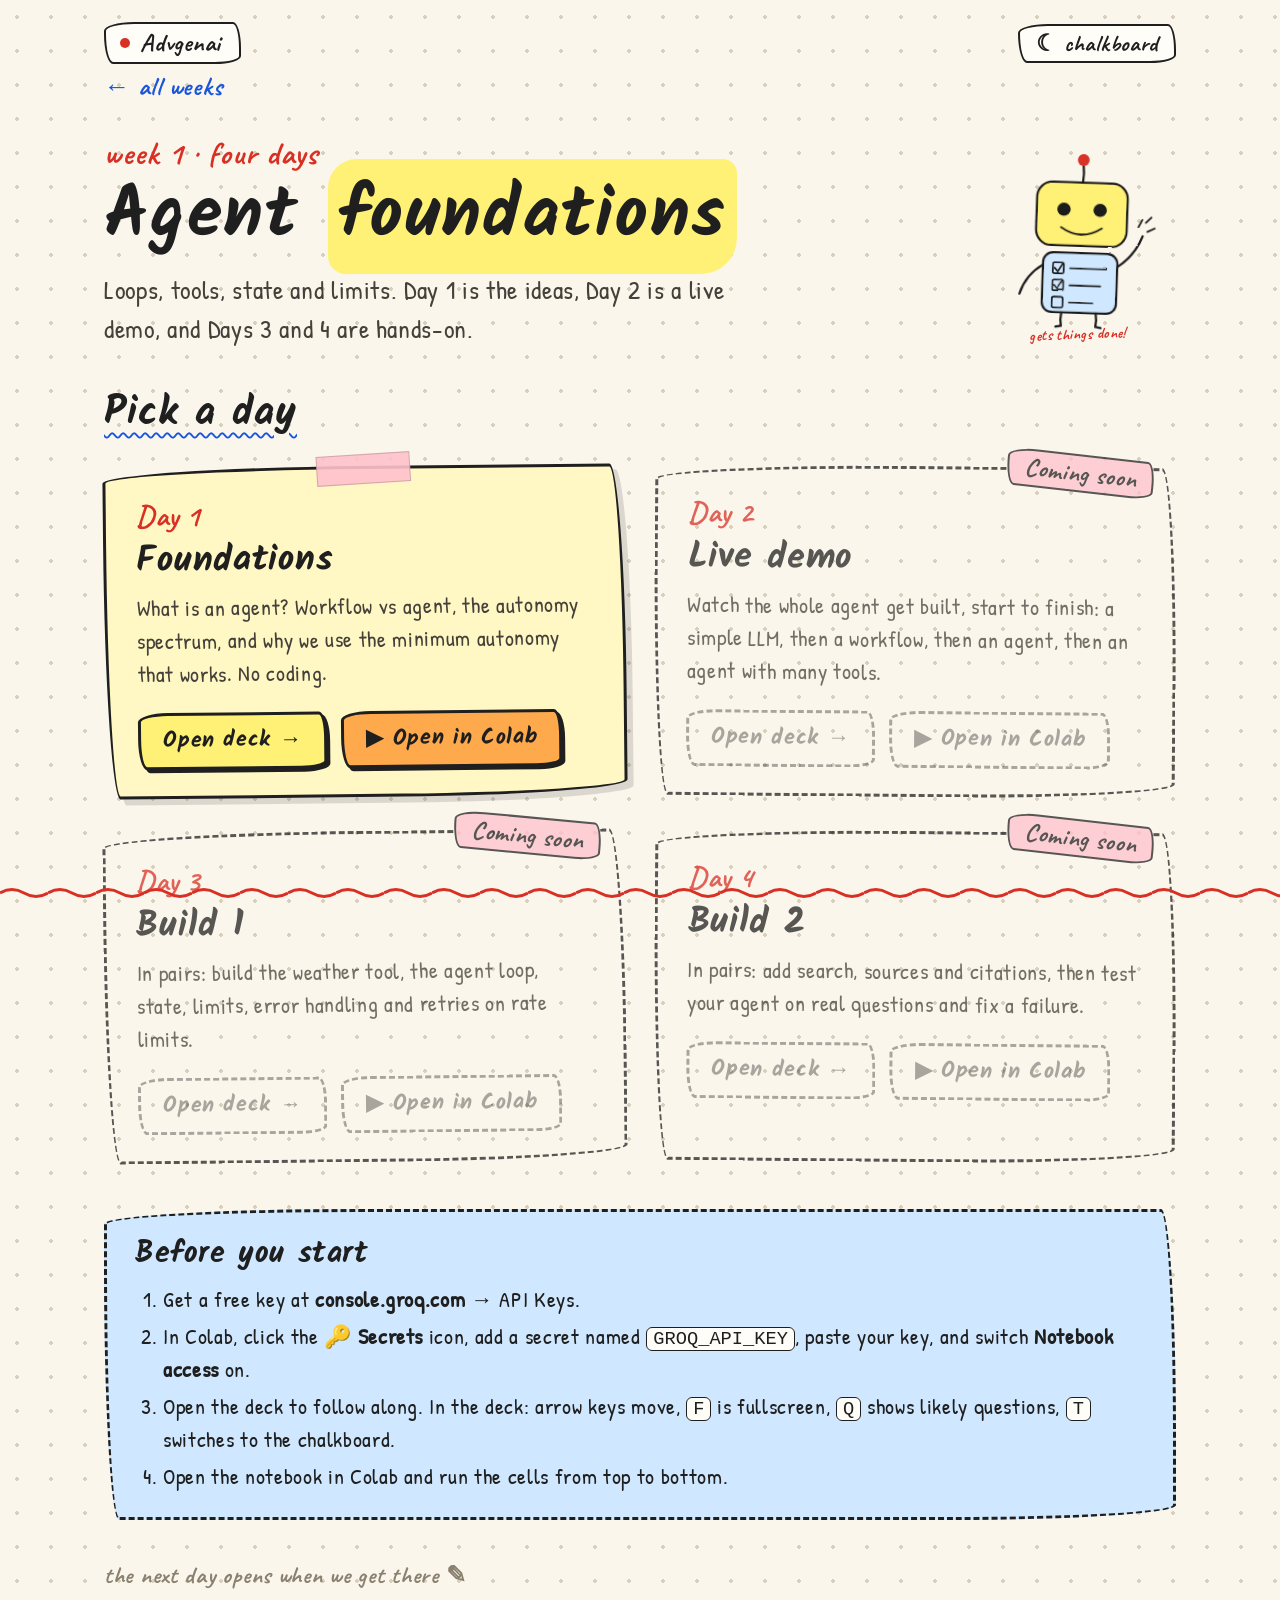
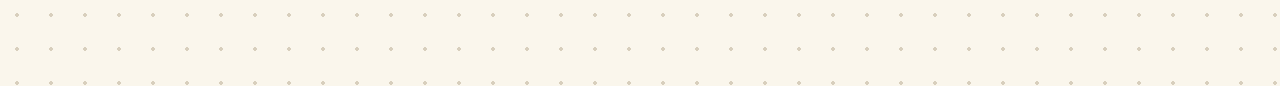
==== week-1/index.html @ 11aaff11 "first commit" ====
<!DOCTYPE html>
<html lang="en">
<head>
<meta charset="UTF-8">
<meta name="viewport" content="width=device-width, initial-scale=1">
<title>Week 1 · Agent foundations · Advgenai</title>
<meta name="description" content="Week 1: agent foundations. Four days: theory, a live demo, and two hands-on days.">
<link rel="preconnect" href="https://fonts.googleapis.com">
<link rel="preconnect" href="https://fonts.gstatic.com" crossorigin>
<link href="https://fonts.googleapis.com/css2?family=Kalam:wght@400;700&family=Patrick+Hand&family=Caveat:wght@500;700&display=swap" rel="stylesheet">
<link rel="stylesheet" href="../assets/css/site.css">
<script>try{if(localStorage.getItem("deck-theme")==="dark")document.documentElement.setAttribute("data-theme","dark")}catch(e){}</script>
</head>
<body>
<!-- makes the robot's lines look hand-drawn -->
<svg width="0" height="0" style="position:absolute" aria-hidden="true"><defs>
  <filter id="rough" x="-5%" y="-5%" width="110%" height="110%">
    <feTurbulence type="fractalNoise" baseFrequency="0.02" numOctaves="2" seed="7" result="noise"/>
    <feDisplacementMap in="SourceGraphic" in2="noise" scale="4" xChannelSelector="R" yChannelSelector="G"/>
  </filter>
</defs></svg>
<div class="wrap">
  <header class="top">
    <a class="brand" href="../index.html"><span class="dot"></span>Advgenai</a>
    <button class="theme" id="theme" type="button" aria-label="Switch between paper and chalkboard">☾ chalkboard</button>
  </header>

  <a class="back" href="../index.html">← all weeks</a>
  <section class="hero small">
    <div>
      <p class="note">week 1 · four days</p>
      <h1>Agent <mark>foundations</mark></h1>
      <p class="lede">Loops, tools, state and limits. Day 1 is the ideas, Day 2 is a live demo, and Days 3 and 4 are hands-on.</p>
    </div>
    <svg class="doodle" viewBox="0 0 420 440" aria-hidden="true">
      <g filter="url(#rough)">
        <path class="ink" d="M210 52 Q213 72 210 92"/>
        <circle class="fill-r" cx="210" cy="42" r="13"/>
        <rect class="fill-y" x="110" y="92" width="200" height="140" rx="34"/>
        <rect class="ink" x="110" y="92" width="200" height="140" rx="34"/>
        <circle class="dot" cx="170" cy="152" r="15"/>
        <circle class="dot" cx="250" cy="152" r="15"/>
        <path class="ink" d="M165 192 Q210 222 255 192"/>
        <rect class="fill-b" x="128" y="248" width="164" height="132" rx="22"/>
        <rect class="ink" x="128" y="248" width="164" height="132" rx="22"/>
        <rect class="ink" x="150" y="270" width="24" height="24" rx="4" style="stroke-width:4"/>
        <path class="ink" d="M154 282 L161 290 L172 272" style="stroke-width:4"/>
        <line class="ink" x1="188" y1="282" x2="268" y2="282" style="stroke-width:4"/>
        <rect class="ink" x="150" y="308" width="24" height="24" rx="4" style="stroke-width:4"/>
        <path class="ink" d="M154 320 L161 328 L172 310" style="stroke-width:4"/>
        <line class="ink" x1="188" y1="320" x2="256" y2="320" style="stroke-width:4"/>
        <rect class="ink" x="150" y="346" width="24" height="24" rx="4" style="stroke-width:4"/>
        <line class="ink" x1="188" y1="358" x2="240" y2="358" style="stroke-width:4"/>
        <path class="ink" d="M128 276 Q90 300 78 342"/>
        <path class="ink" d="M292 276 Q330 250 346 206"/>
        <path class="ink" d="M336 186 l8 -16 M356 196 l16 -8 M352 176 l12 -12" style="stroke-width:4"/>
        <path class="ink" d="M172 380 Q169 395 172 410 L160 412"/>
        <path class="ink" d="M248 380 Q251 395 248 410 L260 412"/>
      </g>
      <text x="210" y="438" style="font-size:34px;text-anchor:middle" transform="rotate(-4 210 438)">gets things done!</text>
    </svg>
  </section>

  <h2 class="section"><span>Pick a day</span></h2>
  <div class="grid days">
    <article class="card ready">
      <span class="tag">Day 1</span>
      <h3>Foundations</h3>
      <p>What is an agent? Workflow vs agent, the autonomy spectrum, and why we use the minimum autonomy that works. No coding.</p>
      <div class="actions">
        <a class="btn deck" href="class-1.html">Open deck →</a>
        <a class="btn colab" href="https://colab.research.google.com/github/AjaySharma78/Advgenai/blob/main/week-1/class-1.ipynb" data-colab="week-1/class-1.ipynb" target="_blank" rel="noopener">▶ Open in Colab</a>
      </div>
    </article>
    <article class="card locked" aria-disabled="true">
      <span class="soon">Coming soon</span>
      <span class="tag">Day 2</span>
      <h3>Live demo</h3>
      <p>Watch the whole agent get built, start to finish: a simple LLM, then a workflow, then an agent, then an agent with many tools.</p>
      <div class="actions">
        <span class="btn deck off" aria-disabled="true">Open deck →</span>
        <span class="btn colab off" aria-disabled="true">▶ Open in Colab</span>
      </div>
    </article>
    <article class="card locked" aria-disabled="true">
      <span class="soon">Coming soon</span>
      <span class="tag">Day 3</span>
      <h3>Build 1</h3>
      <p>In pairs: build the weather tool, the agent loop, state, limits, error handling and retries on rate limits.</p>
      <div class="actions">
        <span class="btn deck off" aria-disabled="true">Open deck →</span>
        <span class="btn colab off" aria-disabled="true">▶ Open in Colab</span>
      </div>
    </article>
    <article class="card locked" aria-disabled="true">
      <span class="soon">Coming soon</span>
      <span class="tag">Day 4</span>
      <h3>Build 2</h3>
      <p>In pairs: add search, sources and citations, then test your agent on real questions and fix a failure.</p>
      <div class="actions">
        <span class="btn deck off" aria-disabled="true">Open deck →</span>
        <span class="btn colab off" aria-disabled="true">▶ Open in Colab</span>
      </div>
    </article>
  </div>

  <section class="howto">
    <h3>Before you start</h3>
    <ol>
      <li>Get a free key at <b>console.groq.com</b> → API Keys.</li>
      <li>In Colab, click the 🔑 <b>Secrets</b> icon, add a secret named <code>GROQ_API_KEY</code>, paste your key, and switch <b>Notebook access</b> on.</li>
      <li>Open the deck to follow along. In the deck: arrow keys move, <code>F</code> is fullscreen, <code>Q</code> shows likely questions, <code>T</code> switches to the chalkboard.</li>
      <li>Open the notebook in Colab and run the cells from top to bottom.</li>
    </ol>
  </section>
  <p class="foot">the next day opens when we get there ✎</p>
</div>
<script src="../assets/js/site.js"></script>
</body>
</html>
---- assets/css/site.css ----
/* ===========================================================
   Advgenai site pages (home + week pages): the same hand-drawn
   "sketch" look as the slide decks, in a normal scrolling page.
   Paper by default. The ☾ button switches to the chalkboard.
   =========================================================== */
:root {
  --ls: 0.03em;                    /* letter spacing: a little more than normal, so the handwriting fonts breathe */
  --bg: #faf6ec;
  --text: #1f1f1f;
  --muted: #45413a;
  --soft: #8a8170;
  --dots: #d8cfbd;
  --surface: #fffdf7;
  --line: #1f1f1f;
  --hl-yellow: #fff176;
  --hl-yellow-soft: #fff8c4;
  --hl-pink: #ffc1cc;
  --hl-green: #c8f7c5;
  --hl-blue: #cfe8ff;
  --pen-red: #d93025;
  --pen-blue: #1a56db;
  --colab: #ffa94d;
  --shadow: rgba(31, 31, 31, 0.14);
  --wobble: 255px 15px 225px 15px / 15px 225px 15px 255px;
  --wobble-s: 30px 8px 26px 9px / 9px 26px 8px 30px;
  --font-display: "Kalam", "Comic Sans MS", cursive;
  --font-body: "Patrick Hand", "Comic Sans MS", cursive;
  --font-note: "Caveat", "Comic Sans MS", cursive;
}
:root[data-theme="dark"] {          /* chalkboard */
  --bg: #26332d;
  --text: #f4f1e8;
  --muted: #d3dbd4;
  --soft: #9fb0a4;
  --dots: rgba(255, 255, 255, 0.07);
  --surface: rgba(255, 255, 255, 0.05);
  --line: #f4f1e8;
  --hl-yellow: rgba(255, 241, 118, 0.38);
  --hl-yellow-soft: rgba(255, 241, 118, 0.14);
  --hl-pink: rgba(255, 145, 170, 0.4);
  --hl-green: rgba(140, 240, 150, 0.3);
  --hl-blue: rgba(120, 190, 255, 0.24);
  --pen-red: #ff8a80;
  --pen-blue: #82b1ff;
  --colab: #e8913a;
  --shadow: rgba(0, 0, 0, 0.3);
}

* { box-sizing: border-box; margin: 0; padding: 0; }
html { scroll-behavior: smooth; }
body {
  font-family: var(--font-body); font-size: 22px; line-height: 1.5; letter-spacing: var(--ls); color: var(--text);
  background: radial-gradient(circle, var(--dots) 1.6px, transparent 1.9px) 0 0 / 34px 34px, var(--bg);
  min-height: 100vh;
}
/* the wavy red pen line along the bottom, like the slides */
body::after {
  content: ""; position: fixed; left: 0; right: 0; bottom: 0; height: 14px; pointer-events: none; z-index: 5;
  background: url("data:image/svg+xml,%3Csvg xmlns='http://www.w3.org/2000/svg' width='48' height='14'%3E%3Cpath d='M0 7 Q12 0 24 7 T48 7' fill='none' stroke='%23d93025' stroke-width='3'/%3E%3C/svg%3E") repeat-x;
}
.wrap { max-width: 1120px; margin: 0 auto; padding: 22px 24px 96px; }
a { color: inherit; }
a:focus-visible, button:focus-visible { outline: 3px solid var(--pen-blue); outline-offset: 4px; }

/* ---------- top bar ---------- */
.top { display: flex; justify-content: space-between; align-items: center; gap: 12px; flex-wrap: wrap; }
.brand {
  display: inline-flex; align-items: center; gap: 10px; text-decoration: none; color: var(--text);
  font: 700 25px var(--font-note); letter-spacing: var(--ls);
  border: 2px solid var(--line); border-radius: var(--wobble-s); background: var(--surface); padding: 3px 18px 3px 14px;
}
.brand .dot { width: 10px; height: 10px; border-radius: 50%; background: var(--pen-red); }
.theme {
  font: 700 23px var(--font-note); letter-spacing: var(--ls); cursor: pointer; color: var(--text);
  border: 2px solid var(--line); border-radius: var(--wobble-s); background: var(--surface); padding: 3px 16px;
}
.theme:hover { background: var(--hl-yellow-soft); }

/* ---------- type ---------- */
h1, h2, h3 { font-family: var(--font-display); font-weight: 700; letter-spacing: 0.02em; }
mark {
  background: var(--hl-yellow); color: inherit; padding: 0 0.14em; border-radius: 0.4em 0.2em 0.5em 0.25em;
  -webkit-box-decoration-break: clone; box-decoration-break: clone;
}
.note { font: 700 32px var(--font-note); letter-spacing: var(--ls); color: var(--pen-red); }
.lede { font-size: 26px; color: var(--muted); max-width: 640px; margin-top: 14px; }
.section { font-size: 40px; margin: 38px 0 20px; line-height: 1.15; }
.section span { text-decoration: underline wavy var(--pen-blue); text-decoration-thickness: 2px; text-underline-offset: 8px; }

/* ---------- hero ---------- */
.hero { display: grid; grid-template-columns: 1.35fr 1fr; gap: 20px; align-items: center; padding: 26px 0 4px; }
.hero h1 { font-size: clamp(46px, 7.4vw, 96px); line-height: 1.08; margin-top: 4px; }
.hero .doodle { width: min(100%, 360px); height: auto; justify-self: center; display: block; transform: rotate(2deg); }
.hero.small { grid-template-columns: 1fr auto; }
.hero.small h1 { font-size: clamp(40px, 6vw, 72px); }
.hero.small .doodle { width: 190px; }
.back { display: inline-block; margin: 6px 0 4px; font: 700 26px var(--font-note); letter-spacing: var(--ls); color: var(--pen-blue); text-decoration: none; }
.back:hover { text-decoration: underline wavy; }

/* ---------- cards ---------- */
.grid { display: grid; gap: 34px 28px; grid-template-columns: repeat(auto-fit, minmax(300px, 1fr)); padding-top: 10px; }
.days { grid-template-columns: repeat(auto-fit, minmax(420px, 1fr)); }
.card {
  position: relative; display: flex; flex-direction: column; gap: 10px; padding: 30px 30px 26px;
  background: var(--surface); border: 3px solid var(--line); border-radius: var(--wobble);
  color: var(--text); text-decoration: none; transition: transform 0.18s, box-shadow 0.18s;
  box-shadow: 6px 6px 0 var(--shadow);
}
.grid > .card:nth-child(odd) { transform: rotate(-0.6deg); }
.grid > .card:nth-child(even) { transform: rotate(0.5deg); }
.card.ready { background: var(--hl-yellow-soft); }
.card.ready::before {                       /* a strip of tape holding the card up */
  content: ""; position: absolute; top: -15px; left: 50%; width: 92px; height: 28px; transform: translateX(-50%) rotate(-3deg);
  background: var(--hl-pink); border: 1px solid rgba(0, 0, 0, 0.18); opacity: 0.9;
}
a.card.ready:hover, .card.ready:hover { transform: rotate(0deg) translateY(-5px); box-shadow: 9px 11px 0 var(--shadow); }
.card .tag { font: 700 30px var(--font-note); letter-spacing: var(--ls); color: var(--pen-red); line-height: 1; }
.card h3 { font-size: 36px; line-height: 1.15; }
.card p { font-size: 22px; color: var(--muted); }
.chips { list-style: none; display: flex; flex-wrap: wrap; gap: 8px; margin-top: 4px; }
.chips li { border: 2px solid var(--line); border-radius: var(--wobble-s); background: var(--hl-green); padding: 0 12px; font-size: 19px; }
.go { margin-top: auto; padding-top: 10px; font: 700 26px var(--font-display); letter-spacing: var(--ls); text-decoration: underline wavy var(--pen-blue); text-decoration-thickness: 2px; text-underline-offset: 7px; }

/* locked: not clickable, dashed and faded, with a "coming soon" sticker */
.card.locked { background: transparent; border-style: dashed; box-shadow: none; opacity: 0.74; cursor: not-allowed; }
.soon {
  position: absolute; top: -16px; right: 20px; transform: rotate(6deg); padding: 1px 16px;
  font: 700 25px var(--font-note); letter-spacing: var(--ls); color: var(--text);
  background: var(--hl-pink); border: 2px solid var(--line); border-radius: var(--wobble-s);
}

/* ---------- buttons ---------- */
.actions { display: flex; flex-wrap: wrap; gap: 14px; margin-top: 12px; }
.btn {
  display: inline-flex; align-items: center; gap: 8px; padding: 8px 22px; text-decoration: none; color: var(--text);
  font: 700 22px var(--font-display); letter-spacing: var(--ls); white-space: nowrap;
  border: 3px solid var(--line); border-radius: var(--wobble-s); box-shadow: 3px 3px 0 var(--line);
  transition: transform 0.14s, box-shadow 0.14s;
}
.btn.deck { background: var(--hl-yellow); }
.btn.colab { background: var(--colab); }
a.btn:hover { transform: translate(-2px, -2px) rotate(-1deg); box-shadow: 5px 5px 0 var(--line); }
a.btn:active { transform: translate(2px, 2px); box-shadow: 1px 1px 0 var(--line); }
.btn.off { opacity: 0.5; border-style: dashed; box-shadow: none; background: transparent; cursor: not-allowed; user-select: none; }

/* ---------- how-to box + footer ---------- */
.howto {
  margin-top: 46px; padding: 20px 28px; background: var(--hl-blue); border: 3px dashed var(--line); border-radius: var(--wobble);
}
.howto h3 { font-size: 30px; margin-bottom: 6px; }
.howto ol { padding-left: 28px; font-size: 22px; }
.howto li { margin: 4px 0; }
code { font-family: Consolas, "Courier New", monospace; font-size: 0.85em; letter-spacing: 0; background: var(--surface); border: 1px solid var(--line); border-radius: 6px; padding: 0 6px; }
.foot { margin-top: 40px; font: 700 24px var(--font-note); letter-spacing: var(--ls); color: var(--soft); }

/* ---------- doodle (the robot) ---------- */
.doodle { overflow: visible; }
.doodle .ink { fill: none; stroke: var(--text); stroke-width: 5; stroke-linecap: round; stroke-linejoin: round; }
.doodle .fill-y { fill: var(--hl-yellow); }
.doodle .fill-b { fill: var(--hl-blue); }
.doodle .fill-r { fill: var(--pen-red); }
.doodle .dot { fill: var(--text); }
.doodle text { font-family: var(--font-note); font-weight: 700; fill: var(--pen-red); letter-spacing: var(--ls); }

/* ---------- phones ---------- */
@media (max-width: 760px) {
  body { font-size: 20px; }
  .wrap { padding: 16px 16px 90px; }
  .hero, .hero.small { grid-template-columns: 1fr; }
  .hero .doodle { width: 220px; }
  .hero.small .doodle { display: none; }
  .days { grid-template-columns: 1fr; }
  .card { padding: 26px 22px 22px; }
  .card h3 { font-size: 32px; }
  .btn { font-size: 20px; padding: 8px 18px; }
}
@media (prefers-reduced-motion: reduce) { * { transition: none !important; scroll-behavior: auto !important; } }
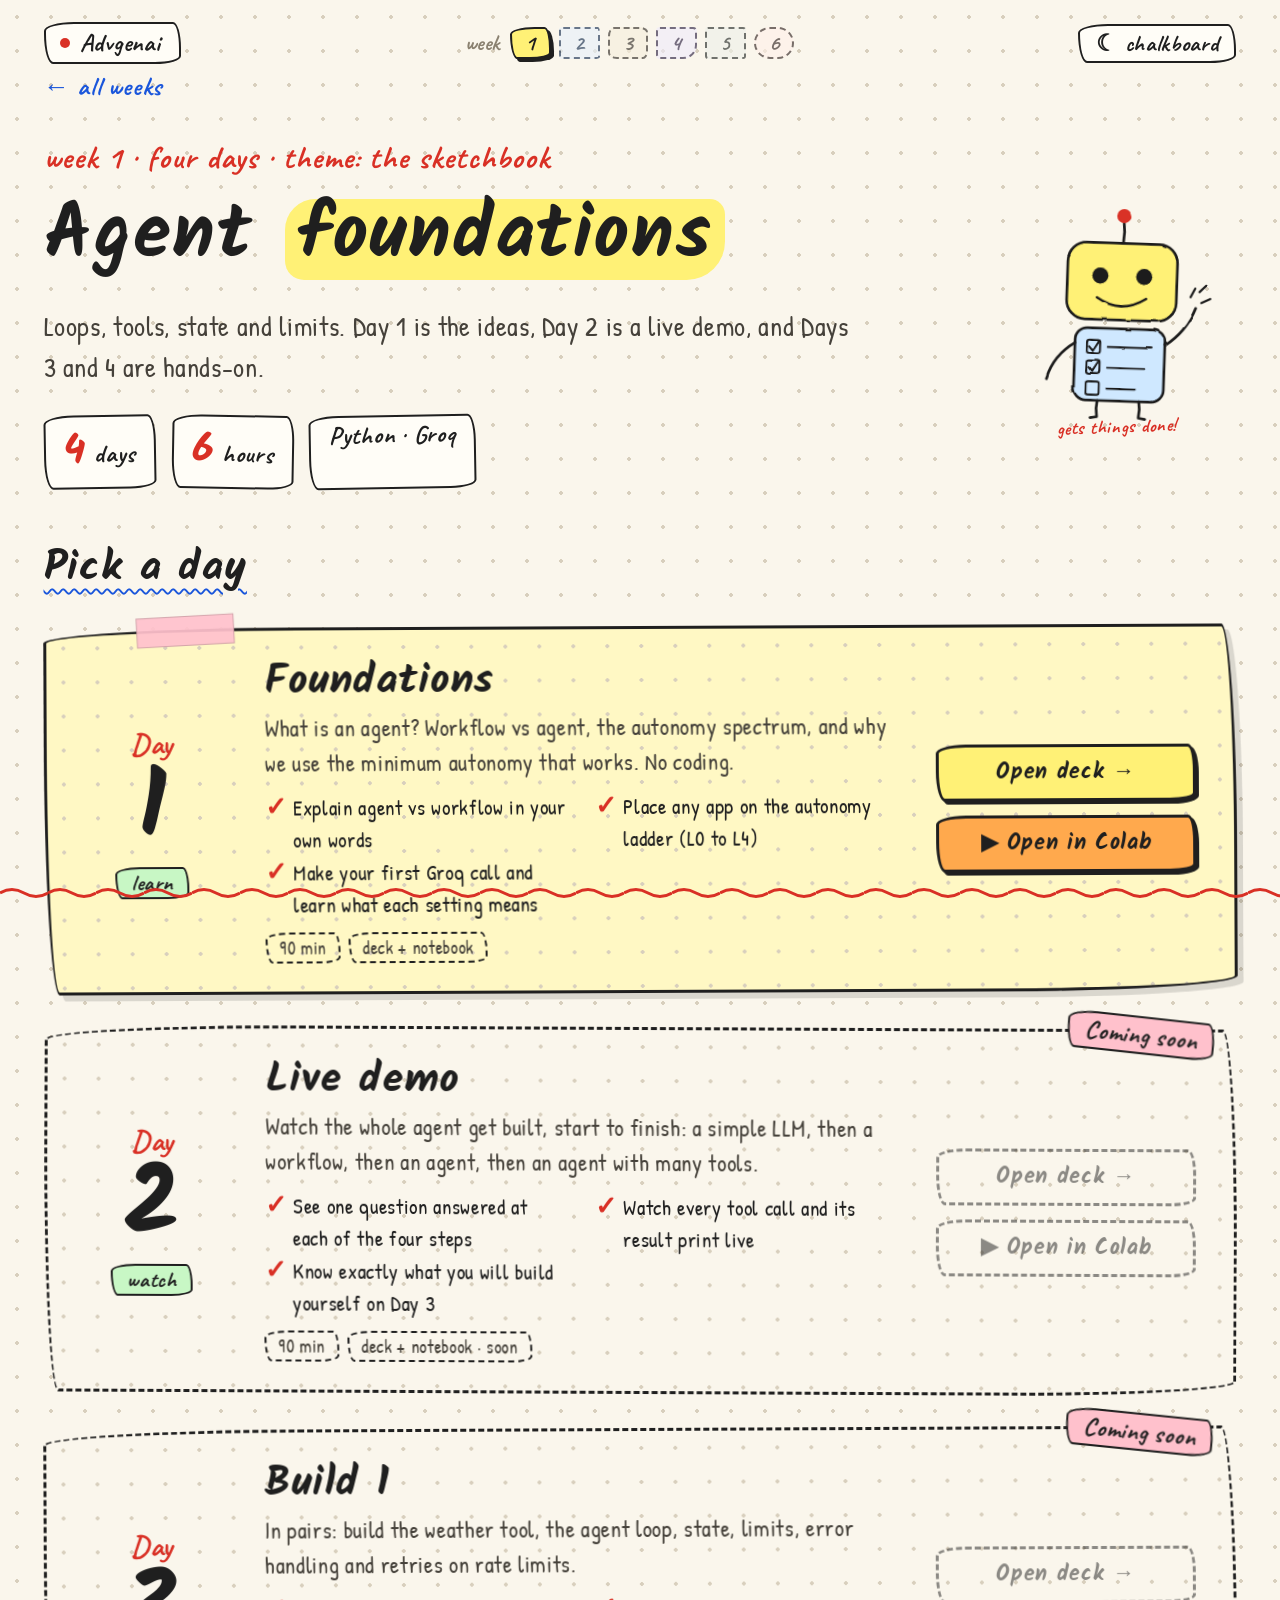
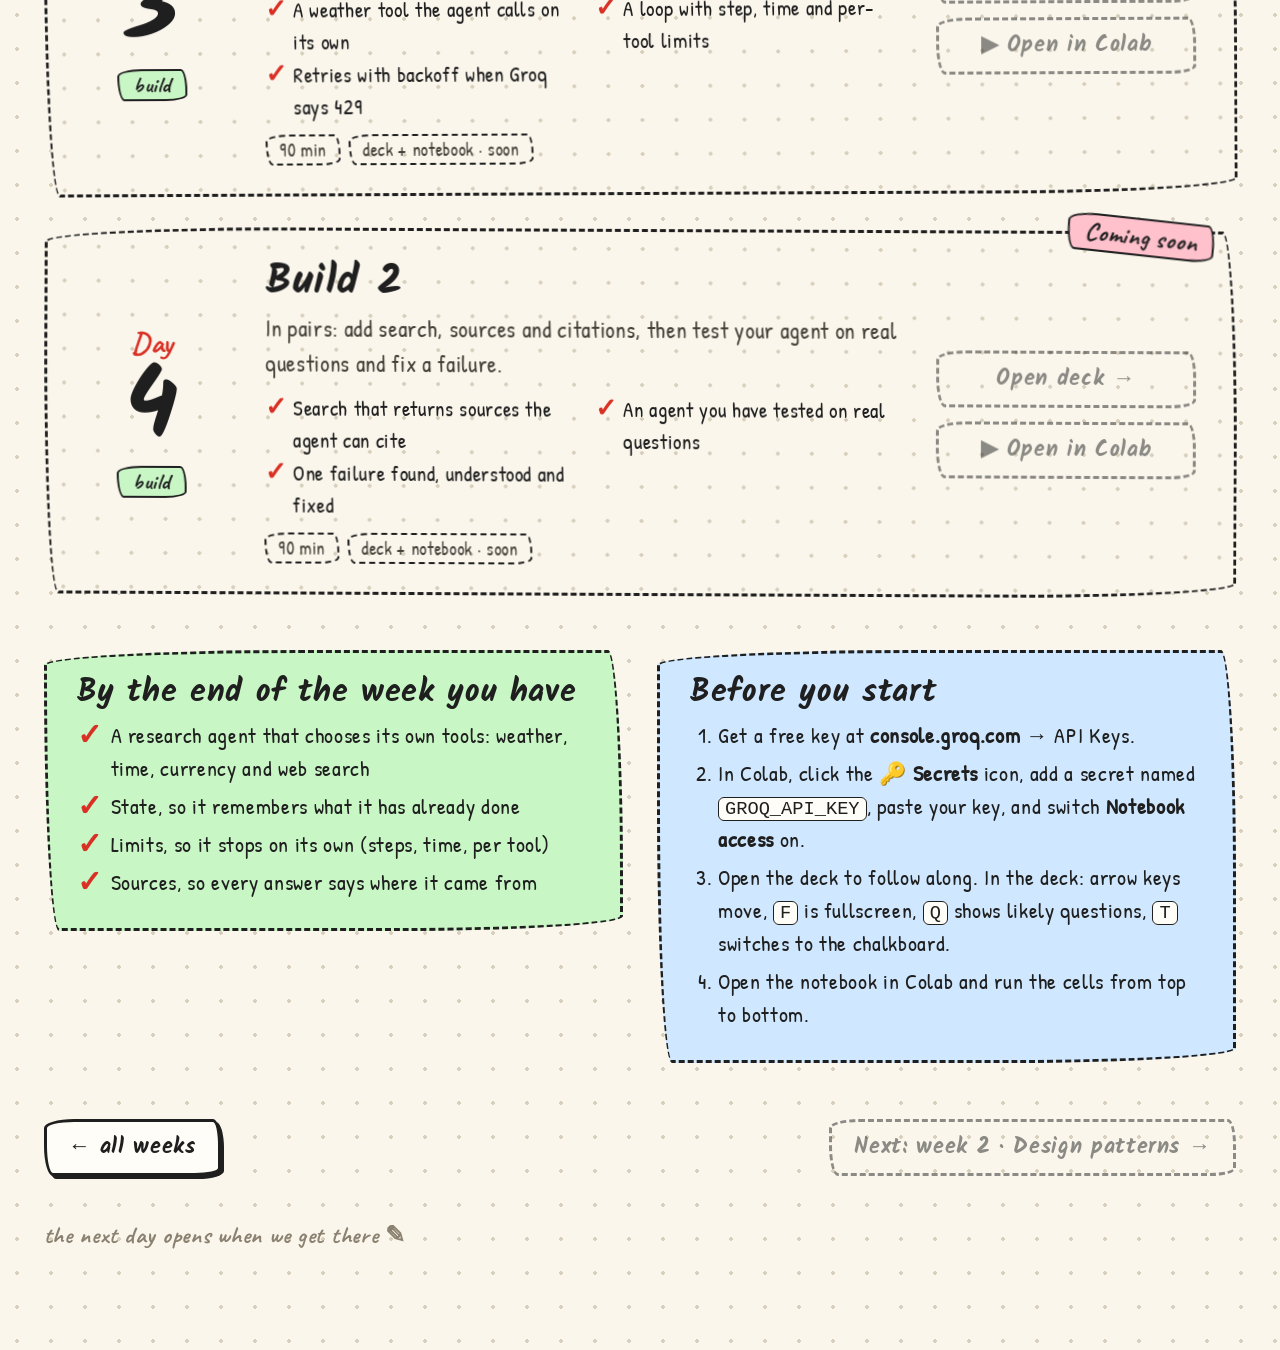
==== commit 39f134ea: "Add WEEK_RECIPE.md and themes.html for course week structure and design" ====
--- a/week-1/index.html
+++ b/week-1/index.html
@@ -1,5 +1,5 @@
 <!DOCTYPE html>
-<html lang="en">
+<html lang="en" data-week="1">
 <head>
 <meta charset="UTF-8">
 <meta name="viewport" content="width=device-width, initial-scale=1">
@@ -9,10 +9,11 @@
 <link rel="preconnect" href="https://fonts.gstatic.com" crossorigin>
 <link href="https://fonts.googleapis.com/css2?family=Kalam:wght@400;700&family=Patrick+Hand&family=Caveat:wght@500;700&display=swap" rel="stylesheet">
 <link rel="stylesheet" href="../assets/css/site.css">
+<link rel="stylesheet" href="../assets/css/themes.css">
 <script>try{if(localStorage.getItem("deck-theme")==="dark")document.documentElement.setAttribute("data-theme","dark")}catch(e){}</script>
 </head>
 <body>
-<!-- makes the robot's lines look hand-drawn -->
+<!-- makes the doodles' lines look hand-drawn -->
 <svg width="0" height="0" style="position:absolute" aria-hidden="true"><defs>
   <filter id="rough" x="-5%" y="-5%" width="110%" height="110%">
     <feTurbulence type="fractalNoise" baseFrequency="0.02" numOctaves="2" seed="7" result="noise"/>
@@ -22,15 +23,21 @@
 <div class="wrap">
   <header class="top">
     <a class="brand" href="../index.html"><span class="dot"></span>Advgenai</a>
+    <nav class="weeks-nav" aria-label="Weeks"><span class="label">week</span><a class="wpill cur" data-week="1" href="../week-1/index.html" title="Week 1 · Agent foundations">1</a><span class="wpill off" data-week="2" aria-disabled="true" title="Week 2 · Design patterns (coming soon)">2</span><span class="wpill off" data-week="3" aria-disabled="true" title="Week 3 · Context &amp; memory (coming soon)">3</span><span class="wpill off" data-week="4" aria-disabled="true" title="Week 4 · Multi-agent (coming soon)">4</span><span class="wpill off" data-week="5" aria-disabled="true" title="Week 5 · Production agents (coming soon)">5</span><span class="wpill off" data-week="6" aria-disabled="true" title="Week 6 · Voice agents (coming soon)">6</span></nav>
     <button class="theme" id="theme" type="button" aria-label="Switch between paper and chalkboard">☾ chalkboard</button>
   </header>
 
   <a class="back" href="../index.html">← all weeks</a>
   <section class="hero small">
     <div>
-      <p class="note">week 1 · four days</p>
+      <p class="note">week 1 · four days · theme: the sketchbook</p>
       <h1>Agent <mark>foundations</mark></h1>
       <p class="lede">Loops, tools, state and limits. Day 1 is the ideas, Day 2 is a live demo, and Days 3 and 4 are hands-on.</p>
+      <div class="stats">
+        <span class="stat"><b>4</b> days</span>
+        <span class="stat"><b>6</b> hours</span>
+        <span class="stat">Python · Groq</span>
+      </div>
     </div>
     <svg class="doodle" viewBox="0 0 420 440" aria-hidden="true">
       <g filter="url(#rough)">
@@ -62,41 +69,57 @@
   </section>
 
   <h2 class="section"><span>Pick a day</span></h2>
-  <div class="grid days">
-    <article class="card ready">
-      <span class="tag">Day 1</span>
-      <h3>Foundations</h3>
-      <p>What is an agent? Workflow vs agent, the autonomy spectrum, and why we use the minimum autonomy that works. No coding.</p>
+  <div class="days">
+    <article class="day ready">
+      <div class="num"><small>Day</small><b>1</b><span class="mode">learn</span></div>
+      <div>
+        <h3>Foundations</h3>
+        <p class="blurb">What is an agent? Workflow vs agent, the autonomy spectrum, and why we use the minimum autonomy that works. No coding.</p>
+        <ul class="leave"><li>Explain agent vs workflow in your own words</li><li>Place any app on the autonomy ladder (L0 to L4)</li><li>Make your first Groq call and learn what each setting means</li></ul>
+        <div class="meta"><span>90 min</span><span>deck + notebook</span></div>
+      </div>
       <div class="actions">
         <a class="btn deck" href="class-1.html">Open deck →</a>
         <a class="btn colab" href="https://colab.research.google.com/github/AjaySharma78/Advgenai/blob/main/week-1/class-1.ipynb" data-colab="week-1/class-1.ipynb" target="_blank" rel="noopener">▶ Open in Colab</a>
       </div>
     </article>
-    <article class="card locked" aria-disabled="true">
+    <article class="day locked" aria-disabled="true">
       <span class="soon">Coming soon</span>
-      <span class="tag">Day 2</span>
-      <h3>Live demo</h3>
-      <p>Watch the whole agent get built, start to finish: a simple LLM, then a workflow, then an agent, then an agent with many tools.</p>
+      <div class="num"><small>Day</small><b>2</b><span class="mode">watch</span></div>
+      <div>
+        <h3>Live demo</h3>
+        <p class="blurb">Watch the whole agent get built, start to finish: a simple LLM, then a workflow, then an agent, then an agent with many tools.</p>
+        <ul class="leave"><li>See one question answered at each of the four steps</li><li>Watch every tool call and its result print live</li><li>Know exactly what you will build yourself on Day 3</li></ul>
+        <div class="meta"><span>90 min</span><span>deck + notebook · soon</span></div>
+      </div>
       <div class="actions">
         <span class="btn deck off" aria-disabled="true">Open deck →</span>
         <span class="btn colab off" aria-disabled="true">▶ Open in Colab</span>
       </div>
     </article>
-    <article class="card locked" aria-disabled="true">
+    <article class="day locked" aria-disabled="true">
       <span class="soon">Coming soon</span>
-      <span class="tag">Day 3</span>
-      <h3>Build 1</h3>
-      <p>In pairs: build the weather tool, the agent loop, state, limits, error handling and retries on rate limits.</p>
+      <div class="num"><small>Day</small><b>3</b><span class="mode">build</span></div>
+      <div>
+        <h3>Build 1</h3>
+        <p class="blurb">In pairs: build the weather tool, the agent loop, state, limits, error handling and retries on rate limits.</p>
+        <ul class="leave"><li>A weather tool the agent calls on its own</li><li>A loop with step, time and per-tool limits</li><li>Retries with backoff when Groq says 429</li></ul>
+        <div class="meta"><span>90 min</span><span>deck + notebook · soon</span></div>
+      </div>
       <div class="actions">
         <span class="btn deck off" aria-disabled="true">Open deck →</span>
         <span class="btn colab off" aria-disabled="true">▶ Open in Colab</span>
       </div>
     </article>
-    <article class="card locked" aria-disabled="true">
+    <article class="day locked" aria-disabled="true">
       <span class="soon">Coming soon</span>
-      <span class="tag">Day 4</span>
-      <h3>Build 2</h3>
-      <p>In pairs: add search, sources and citations, then test your agent on real questions and fix a failure.</p>
+      <div class="num"><small>Day</small><b>4</b><span class="mode">build</span></div>
+      <div>
+        <h3>Build 2</h3>
+        <p class="blurb">In pairs: add search, sources and citations, then test your agent on real questions and fix a failure.</p>
+        <ul class="leave"><li>Search that returns sources the agent can cite</li><li>An agent you have tested on real questions</li><li>One failure found, understood and fixed</li></ul>
+        <div class="meta"><span>90 min</span><span>deck + notebook · soon</span></div>
+      </div>
       <div class="actions">
         <span class="btn deck off" aria-disabled="true">Open deck →</span>
         <span class="btn colab off" aria-disabled="true">▶ Open in Colab</span>
@@ -104,15 +127,31 @@
     </article>
   </div>
 
-  <section class="howto">
-    <h3>Before you start</h3>
-    <ol>
-      <li>Get a free key at <b>console.groq.com</b> → API Keys.</li>
-      <li>In Colab, click the 🔑 <b>Secrets</b> icon, add a secret named <code>GROQ_API_KEY</code>, paste your key, and switch <b>Notebook access</b> on.</li>
-      <li>Open the deck to follow along. In the deck: arrow keys move, <code>F</code> is fullscreen, <code>Q</code> shows likely questions, <code>T</code> switches to the chalkboard.</li>
-      <li>Open the notebook in Colab and run the cells from top to bottom.</li>
-    </ol>
-  </section>
+  <div class="cols">
+    <section class="box green">
+      <h3>By the end of the week you have</h3>
+      <ul class="tick">
+        <li>A research agent that chooses its own tools: weather, time, currency and web search</li>
+        <li>State, so it remembers what it has already done</li>
+        <li>Limits, so it stops on its own (steps, time, per tool)</li>
+        <li>Sources, so every answer says where it came from</li>
+      </ul>
+    </section>
+    <section class="box blue">
+      <h3>Before you start</h3>
+      <ol>
+        <li>Get a free key at <b>console.groq.com</b> → API Keys.</li>
+        <li>In Colab, click the 🔑 <b>Secrets</b> icon, add a secret named <code>GROQ_API_KEY</code>, paste your key, and switch <b>Notebook access</b> on.</li>
+        <li>Open the deck to follow along. In the deck: arrow keys move, <code>F</code> is fullscreen, <code>Q</code> shows likely questions, <code>T</code> switches to the chalkboard.</li>
+        <li>Open the notebook in Colab and run the cells from top to bottom.</li>
+      </ol>
+    </section>
+  </div>
+
+  <nav class="wnav" aria-label="Week navigation">
+    <a class="btn plain" href="../index.html">← all weeks</a>
+    <span class="btn plain off" aria-disabled="true">Next: week 2 · Design patterns →</span>
+  </nav>
   <p class="foot">the next day opens when we get there ✎</p>
 </div>
 <script src="../assets/js/site.js"></script>
--- a/assets/css/site.css
+++ b/assets/css/site.css
@@ -1,17 +1,22 @@
 /* ===========================================================
-   Advgenai site pages (home + week pages): the same hand-drawn
-   "sketch" look as the slide decks, in a normal scrolling page.
+   Advgenai site pages (home, week pages, theme gallery): the same
+   hand-drawn "sketch" look as the slide decks, in a wide scrolling page.
    Paper by default. The ☾ button switches to the chalkboard.
+
+   Every week has its own look: see themes.css (loaded after this file).
+   This file only USES the theme variables, so it never changes per week.
    =========================================================== */
 :root {
   --ls: 0.03em;                    /* letter spacing: a little more than normal, so the handwriting fonts breathe */
+  --page-max: 1600px;              /* page width: raise it for a wider page */
+
+  /* Week 1 (The Sketchbook) is the default. themes.css overrides these per week. */
   --bg: #faf6ec;
   --text: #1f1f1f;
   --muted: #45413a;
   --soft: #8a8170;
   --dots: #d8cfbd;
   --surface: #fffdf7;
-  --line: #1f1f1f;
   --hl-yellow: #fff176;
   --hl-yellow-soft: #fff8c4;
   --hl-pink: #ffc1cc;
@@ -26,6 +31,13 @@
   --font-display: "Kalam", "Comic Sans MS", cursive;
   --font-body: "Patrick Hand", "Comic Sans MS", cursive;
   --font-note: "Caveat", "Comic Sans MS", cursive;
+  --dw: 700;                                                        /* display font weight (single-weight fonts use 400) */
+  --dlh: 1.12;                                                      /* display line height (tall handwriting fonts need more) */
+  --paper: radial-gradient(circle, var(--dots) 1.6px, transparent 1.9px);
+  --paper-size: 34px 34px;
+  --tape: var(--hl-pink);                                           /* the strip of tape on a ready card */
+  --edge: url("data:image/svg+xml,%3Csvg xmlns='http://www.w3.org/2000/svg' width='48' height='14'%3E%3Cpath d='M0 7 Q12 0 24 7 T48 7' fill='none' stroke='%23d93025' stroke-width='3'/%3E%3C/svg%3E") repeat-x;
+  --edge-h: 14px;                                                   /* the line along the bottom of the screen */
 }
 :root[data-theme="dark"] {          /* chalkboard */
   --bg: #26332d;
@@ -34,7 +46,6 @@
   --soft: #9fb0a4;
   --dots: rgba(255, 255, 255, 0.07);
   --surface: rgba(255, 255, 255, 0.05);
-  --line: #f4f1e8;
   --hl-yellow: rgba(255, 241, 118, 0.38);
   --hl-yellow-soft: rgba(255, 241, 118, 0.14);
   --hl-pink: rgba(255, 145, 170, 0.4);
@@ -50,128 +61,263 @@
 html { scroll-behavior: smooth; }
 body {
   font-family: var(--font-body); font-size: 22px; line-height: 1.5; letter-spacing: var(--ls); color: var(--text);
-  background: radial-gradient(circle, var(--dots) 1.6px, transparent 1.9px) 0 0 / 34px 34px, var(--bg);
+  background-color: var(--bg); background-image: var(--paper); background-size: var(--paper-size);
   min-height: 100vh;
 }
-/* the wavy red pen line along the bottom, like the slides */
+/* the line along the bottom: a red wave on week 1, hazard tape on week 5, sound bars on week 6 ... */
 body::after {
-  content: ""; position: fixed; left: 0; right: 0; bottom: 0; height: 14px; pointer-events: none; z-index: 5;
-  background: url("data:image/svg+xml,%3Csvg xmlns='http://www.w3.org/2000/svg' width='48' height='14'%3E%3Cpath d='M0 7 Q12 0 24 7 T48 7' fill='none' stroke='%23d93025' stroke-width='3'/%3E%3C/svg%3E") repeat-x;
-}
-.wrap { max-width: 1120px; margin: 0 auto; padding: 22px 24px 96px; }
+  content: ""; position: fixed; left: 0; right: 0; bottom: 0; height: var(--edge-h); pointer-events: none; z-index: 5;
+  background: var(--edge);
+}
+.wrap { max-width: var(--page-max); margin: 0 auto; padding: 22px clamp(18px, 3.4vw, 56px) 100px; }
 a { color: inherit; }
 a:focus-visible, button:focus-visible { outline: 3px solid var(--pen-blue); outline-offset: 4px; }
 
 /* ---------- top bar ---------- */
-.top { display: flex; justify-content: space-between; align-items: center; gap: 12px; flex-wrap: wrap; }
+.top { display: flex; justify-content: space-between; align-items: center; gap: 14px 22px; flex-wrap: wrap; }
 .brand {
   display: inline-flex; align-items: center; gap: 10px; text-decoration: none; color: var(--text);
   font: 700 25px var(--font-note); letter-spacing: var(--ls);
-  border: 2px solid var(--line); border-radius: var(--wobble-s); background: var(--surface); padding: 3px 18px 3px 14px;
+  border: 2px solid var(--text); border-radius: var(--wobble-s); background: var(--surface); padding: 3px 18px 3px 14px;
 }
 .brand .dot { width: 10px; height: 10px; border-radius: 50%; background: var(--pen-red); }
 .theme {
   font: 700 23px var(--font-note); letter-spacing: var(--ls); cursor: pointer; color: var(--text);
-  border: 2px solid var(--line); border-radius: var(--wobble-s); background: var(--surface); padding: 3px 16px;
+  border: 2px solid var(--text); border-radius: var(--wobble-s); background: var(--surface); padding: 3px 16px;
 }
 .theme:hover { background: var(--hl-yellow-soft); }
 
+/* the six week pills: each wears its own week's colours */
+.weeks-nav { display: flex; gap: 8px; flex-wrap: wrap; align-items: center; }
+.weeks-nav .label { font: 700 22px var(--font-note); letter-spacing: var(--ls); color: var(--soft); margin-right: 2px; }
+.wpill {
+  font: 700 22px var(--font-note); letter-spacing: var(--ls); line-height: 1.3; text-decoration: none;
+  color: var(--text); background: var(--bg); border: 2px solid var(--text); border-radius: var(--wobble-s); padding: 0 13px;
+}
+.wpill.cur { background: var(--hl-yellow); box-shadow: 3px 3px 0 var(--text); }
+a.wpill:hover { background: var(--hl-yellow-soft); transform: translateY(-2px); }
+.wpill.off { border-style: dashed; opacity: 0.62; cursor: not-allowed; }
+
 /* ---------- type ---------- */
-h1, h2, h3 { font-family: var(--font-display); font-weight: 700; letter-spacing: 0.02em; }
+h1, h2, h3 { font-family: var(--font-display); font-weight: var(--dw); letter-spacing: 0.02em; line-height: var(--dlh); }
 mark {
   background: var(--hl-yellow); color: inherit; padding: 0 0.14em; border-radius: 0.4em 0.2em 0.5em 0.25em;
   -webkit-box-decoration-break: clone; box-decoration-break: clone;
 }
-.note { font: 700 32px var(--font-note); letter-spacing: var(--ls); color: var(--pen-red); }
-.lede { font-size: 26px; color: var(--muted); max-width: 640px; margin-top: 14px; }
-.section { font-size: 40px; margin: 38px 0 20px; line-height: 1.15; }
+/* in headings the highlighter is a slim band around the word instead of the font's full height */
+h1 mark, h2 mark, h3 mark, .big mark {
+  display: inline-block; line-height: 0.95; padding: 0.03em 0.16em 0.08em;
+}
+.note { position: relative; z-index: 1; font: 700 32px var(--font-note); letter-spacing: var(--ls); color: var(--pen-red); }   /* z-index: the heading's highlighter never covers it */
+.lede { font-size: 27px; color: var(--muted); max-width: 820px; margin-top: 26px; }
+.section { font-size: 42px; margin: 52px 0 22px; }
 .section span { text-decoration: underline wavy var(--pen-blue); text-decoration-thickness: 2px; text-underline-offset: 8px; }
+.section-note { margin: -8px 0 22px; font-size: 24px; color: var(--muted); max-width: 900px; }
 
 /* ---------- hero ---------- */
-.hero { display: grid; grid-template-columns: 1.35fr 1fr; gap: 20px; align-items: center; padding: 26px 0 4px; }
-.hero h1 { font-size: clamp(46px, 7.4vw, 96px); line-height: 1.08; margin-top: 4px; }
-.hero .doodle { width: min(100%, 360px); height: auto; justify-self: center; display: block; transform: rotate(2deg); }
+.hero { display: grid; grid-template-columns: 1.5fr 1fr; gap: 28px; align-items: center; padding: 30px 0 4px; }
+.hero h1 { font-size: clamp(48px, 7.2vw, 112px); line-height: var(--dlh); margin-top: 16px; }
+.hero .doodle { width: min(100%, 400px); height: auto; justify-self: center; display: block; transform: rotate(2deg); }
 .hero.small { grid-template-columns: 1fr auto; }
-.hero.small h1 { font-size: clamp(40px, 6vw, 72px); }
-.hero.small .doodle { width: 190px; }
+.hero.small h1 { font-size: clamp(42px, 6vw, 84px); }
+.hero.small .doodle { width: 230px; }
 .back { display: inline-block; margin: 6px 0 4px; font: 700 26px var(--font-note); letter-spacing: var(--ls); color: var(--pen-blue); text-decoration: none; }
 .back:hover { text-decoration: underline wavy; }
+.cta { display: flex; flex-wrap: wrap; gap: 16px; margin-top: 26px; }
+.stats { display: flex; flex-wrap: wrap; gap: 14px 16px; margin-top: 28px; }
+.stat {
+  display: inline-flex; align-items: baseline; gap: 8px; padding: 2px 18px 4px; background: var(--surface);
+  border: 2px solid var(--text); border-radius: var(--wobble-s); font: 700 25px var(--font-note); letter-spacing: var(--ls);
+}
+.stat b { font: var(--dw) 40px var(--font-display); color: var(--pen-red); letter-spacing: 0; }
+.stat:nth-child(odd) { transform: rotate(-1deg); }
+.stat:nth-child(even) { transform: rotate(1deg); }
 
 /* ---------- cards ---------- */
-.grid { display: grid; gap: 34px 28px; grid-template-columns: repeat(auto-fit, minmax(300px, 1fr)); padding-top: 10px; }
-.days { grid-template-columns: repeat(auto-fit, minmax(420px, 1fr)); }
+.grid { display: grid; gap: 38px 32px; grid-template-columns: repeat(3, minmax(0, 1fr)); padding-top: 12px; }   /* 3 per row */
 .card {
-  position: relative; display: flex; flex-direction: column; gap: 10px; padding: 30px 30px 26px;
-  background: var(--surface); border: 3px solid var(--line); border-radius: var(--wobble);
+  position: relative; display: flex; flex-direction: column; gap: 10px; padding: 30px 32px 26px;
+  background-color: var(--bg); background-image: var(--paper); background-size: var(--paper-size);
+  border: 3px solid var(--text); border-radius: var(--wobble);
   color: var(--text); text-decoration: none; transition: transform 0.18s, box-shadow 0.18s;
   box-shadow: 6px 6px 0 var(--shadow);
 }
 .grid > .card:nth-child(odd) { transform: rotate(-0.6deg); }
 .grid > .card:nth-child(even) { transform: rotate(0.5deg); }
-.card.ready { background: var(--hl-yellow-soft); }
+.card.ready { background-color: var(--hl-yellow-soft); }
 .card.ready::before {                       /* a strip of tape holding the card up */
-  content: ""; position: absolute; top: -15px; left: 50%; width: 92px; height: 28px; transform: translateX(-50%) rotate(-3deg);
-  background: var(--hl-pink); border: 1px solid rgba(0, 0, 0, 0.18); opacity: 0.9;
-}
-a.card.ready:hover, .card.ready:hover { transform: rotate(0deg) translateY(-5px); box-shadow: 9px 11px 0 var(--shadow); }
+  content: ""; position: absolute; top: -15px; left: 50%; width: 96px; height: 28px; transform: translateX(-50%) rotate(-3deg);
+  background: var(--tape); border: 1px solid rgba(0, 0, 0, 0.18); opacity: 0.92;
+}
+a.card.ready:hover, .card.ready:hover { transform: rotate(0deg) translateY(-6px); box-shadow: 10px 12px 0 var(--shadow); }
 .card .tag { font: 700 30px var(--font-note); letter-spacing: var(--ls); color: var(--pen-red); line-height: 1; }
-.card h3 { font-size: 36px; line-height: 1.15; }
+.card .head { display: flex; justify-content: space-between; align-items: flex-start; gap: 12px; margin-bottom: 4px; }
+.card h3 { font-size: 40px; }
 .card p { font-size: 22px; color: var(--muted); }
+.card .theme-line { font: 700 25px var(--font-note); letter-spacing: var(--ls); color: var(--pen-blue); line-height: 1.1; }
+.card .theme-line b { color: var(--text); }
+.card .icon { flex: 0 0 auto; width: 84px; height: 88px; margin: -6px -2px -4px 0; }
+.card .icon .doodle { width: 100%; height: 100%; display: block; }
+.card .icon .ink { stroke-width: 13; }
+.card .icon text { display: none; }
 .chips { list-style: none; display: flex; flex-wrap: wrap; gap: 8px; margin-top: 4px; }
-.chips li { border: 2px solid var(--line); border-radius: var(--wobble-s); background: var(--hl-green); padding: 0 12px; font-size: 19px; }
-.go { margin-top: auto; padding-top: 10px; font: 700 26px var(--font-display); letter-spacing: var(--ls); text-decoration: underline wavy var(--pen-blue); text-decoration-thickness: 2px; text-underline-offset: 7px; }
-
-/* locked: not clickable, dashed and faded, with a "coming soon" sticker */
-.card.locked { background: transparent; border-style: dashed; box-shadow: none; opacity: 0.74; cursor: not-allowed; }
+.chips li { border: 2px solid var(--text); border-radius: var(--wobble-s); background: var(--hl-green); padding: 0 12px; font-size: 19px; }
+.go { margin-top: auto; padding-top: 10px; font: var(--dw) 26px var(--font-display); letter-spacing: var(--ls); text-decoration: underline wavy var(--pen-blue); text-decoration-thickness: 2px; text-underline-offset: 7px; }
+
+/* locked: not clickable, dashed and a little faded, with a "coming soon" sticker. It still shows its own week's paper. */
+.card.locked, .day.locked { border-style: dashed; box-shadow: none; opacity: 0.8; cursor: not-allowed; }
 .soon {
-  position: absolute; top: -16px; right: 20px; transform: rotate(6deg); padding: 1px 16px;
+  position: absolute; top: -16px; right: 20px; transform: rotate(6deg); padding: 1px 16px; z-index: 2;
   font: 700 25px var(--font-note); letter-spacing: var(--ls); color: var(--text);
-  background: var(--hl-pink); border: 2px solid var(--line); border-radius: var(--wobble-s);
+  background: var(--hl-pink); border: 2px solid var(--text); border-radius: var(--wobble-s);
 }
 
 /* ---------- buttons ---------- */
 .actions { display: flex; flex-wrap: wrap; gap: 14px; margin-top: 12px; }
 .btn {
-  display: inline-flex; align-items: center; gap: 8px; padding: 8px 22px; text-decoration: none; color: var(--text);
-  font: 700 22px var(--font-display); letter-spacing: var(--ls); white-space: nowrap;
-  border: 3px solid var(--line); border-radius: var(--wobble-s); box-shadow: 3px 3px 0 var(--line);
+  display: inline-flex; align-items: center; justify-content: center; gap: 8px; padding: 8px 22px; text-decoration: none; color: var(--text);
+  font: var(--dw) 22px var(--font-display); letter-spacing: var(--ls); white-space: nowrap;
+  border: 3px solid var(--text); border-radius: var(--wobble-s); box-shadow: 3px 3px 0 var(--text);
   transition: transform 0.14s, box-shadow 0.14s;
 }
 .btn.deck { background: var(--hl-yellow); }
 .btn.colab { background: var(--colab); }
-a.btn:hover { transform: translate(-2px, -2px) rotate(-1deg); box-shadow: 5px 5px 0 var(--line); }
-a.btn:active { transform: translate(2px, 2px); box-shadow: 1px 1px 0 var(--line); }
+.btn.plain { background: var(--surface); }
+a.btn:hover { transform: translate(-2px, -2px) rotate(-1deg); box-shadow: 5px 5px 0 var(--text); }
+a.btn:active { transform: translate(2px, 2px); box-shadow: 1px 1px 0 var(--text); }
 .btn.off { opacity: 0.5; border-style: dashed; box-shadow: none; background: transparent; cursor: not-allowed; user-select: none; }
 
-/* ---------- how-to box + footer ---------- */
-.howto {
-  margin-top: 46px; padding: 20px 28px; background: var(--hl-blue); border: 3px dashed var(--line); border-radius: var(--wobble);
-}
-.howto h3 { font-size: 30px; margin-bottom: 6px; }
-.howto ol { padding-left: 28px; font-size: 22px; }
-.howto li { margin: 4px 0; }
-code { font-family: Consolas, "Courier New", monospace; font-size: 0.85em; letter-spacing: 0; background: var(--surface); border: 1px solid var(--line); border-radius: 6px; padding: 0 6px; }
-.foot { margin-top: 40px; font: 700 24px var(--font-note); letter-spacing: var(--ls); color: var(--soft); }
-
-/* ---------- doodle (the robot) ---------- */
+/* ---------- day rows (week page) ---------- */
+.days { display: flex; flex-direction: column; gap: 34px; padding-top: 12px; }
+.day {
+  position: relative; display: grid; grid-template-columns: 150px minmax(0, 1fr) 260px; gap: 10px 38px; align-items: center;
+  padding: 28px 38px 28px 30px; background-color: var(--bg); background-image: var(--paper); background-size: var(--paper-size);
+  border: 3px solid var(--text); border-radius: var(--wobble); box-shadow: 6px 6px 0 var(--shadow);
+}
+.day:nth-child(odd) { transform: rotate(-0.25deg); }
+.day:nth-child(even) { transform: rotate(0.25deg); }
+.day.ready { background-color: var(--hl-yellow-soft); }
+.day.ready::before {
+  content: ""; position: absolute; top: -15px; left: 90px; width: 96px; height: 28px; transform: rotate(-3deg);
+  background: var(--tape); border: 1px solid rgba(0, 0, 0, 0.18); opacity: 0.92;
+}
+.day .num { text-align: center; line-height: 1; }
+.day .num small { display: block; font: 700 30px var(--font-note); letter-spacing: var(--ls); color: var(--pen-red); }
+.day .num b { display: block; font: var(--dw) 96px/1 var(--font-display); letter-spacing: 0; }
+.day .mode {
+  display: inline-block; margin-top: 8px; padding: 0 14px; font: 700 22px var(--font-note); letter-spacing: var(--ls);
+  background: var(--hl-green); border: 2px solid var(--text); border-radius: var(--wobble-s);
+}
+.day h3 { font-size: 42px; }
+.day .blurb { font-size: 23px; color: var(--muted); margin-top: 6px; max-width: 860px; }
+.leave { list-style: none; margin-top: 12px; display: grid; gap: 2px 28px; grid-template-columns: repeat(auto-fit, minmax(min(240px, 100%), 1fr)); font-size: 21px; }
+.leave li { position: relative; padding-left: 28px; }
+.leave li::before { content: "✓"; position: absolute; left: 0; top: -2px; font: 700 26px var(--font-note); color: var(--pen-red); }
+.day .meta { display: flex; flex-wrap: wrap; gap: 8px; margin-top: 12px; }
+.day .meta span { border: 2px dashed var(--text); border-radius: var(--wobble-s); padding: 0 12px; font-size: 18px; color: var(--muted); }
+.day .actions { flex-direction: column; align-items: stretch; margin-top: 0; }
+.day .actions .btn { justify-content: center; }
+
+/* ---------- boxes ---------- */
+.cols { display: grid; grid-template-columns: 1fr 1fr; gap: 34px; margin-top: 54px; align-items: start; }
+.box { padding: 22px 30px 24px; border: 3px dashed var(--text); border-radius: var(--wobble); }
+.box.blue { background: var(--hl-blue); }
+.box.green { background: var(--hl-green); }
+.box h3 { font-size: 32px; margin-bottom: 8px; }
+.box ol, .box ul { padding-left: 28px; font-size: 22px; }
+.box li { margin: 5px 0; }
+.box .tick { list-style: none; padding-left: 0; }
+.box .tick li { position: relative; padding-left: 34px; }
+.box .tick li::before { content: "✓"; position: absolute; left: 0; top: -3px; font: 700 30px var(--font-note); color: var(--pen-red); }
+code { font-family: Consolas, "Courier New", monospace; font-size: 0.85em; letter-spacing: 0; background: var(--surface); border: 1px solid var(--text); border-radius: 6px; padding: 0 6px; }
+
+/* the three "how a day works" steps */
+.steps { display: grid; gap: 32px; grid-template-columns: repeat(auto-fit, minmax(min(340px, 100%), 1fr)); padding-top: 8px; }
+.step { position: relative; padding: 26px 30px 24px 30px; background: var(--surface); border: 3px solid var(--text); border-radius: var(--wobble); box-shadow: 5px 5px 0 var(--shadow); }
+.step .n { position: absolute; top: -26px; left: 26px; width: 52px; height: 52px; display: grid; place-items: center;
+  font: var(--dw) 32px var(--font-display); background: var(--hl-yellow); border: 3px solid var(--text); border-radius: 50%; letter-spacing: 0; }
+.step h3 { font-size: 32px; margin: 10px 0 4px; }
+.step p { font-size: 21px; color: var(--muted); }
+.needs { display: flex; flex-wrap: wrap; gap: 10px 14px; margin-top: 28px; align-items: center; font: 700 27px var(--font-note); letter-spacing: var(--ls); color: var(--pen-red); }
+.needs span.pill { font: 22px var(--font-body); color: var(--text); background: var(--hl-blue); border: 2px solid var(--text); border-radius: var(--wobble-s); padding: 0 14px; }
+
+/* week-to-week navigation + footer */
+.wnav { display: flex; justify-content: space-between; align-items: center; gap: 18px; flex-wrap: wrap; margin-top: 56px; }
+.wnav .btn { white-space: normal; text-align: center; }
+.foot { margin-top: 44px; font: 700 24px var(--font-note); letter-spacing: var(--ls); color: var(--soft); }
+.foot a { color: var(--pen-blue); }
+
+/* ---------- theme gallery ---------- */
+.panels { display: grid; gap: 40px 34px; grid-template-columns: repeat(auto-fit, minmax(560px, 1fr)); padding-top: 12px; }
+.panel {
+  position: relative; display: grid; grid-template-columns: 1fr 150px; gap: 8px 22px; padding: 30px 32px 28px; color: var(--text);
+  background-color: var(--bg); background-image: var(--paper); background-size: var(--paper-size);
+  border: 3px solid var(--text); border-radius: var(--wobble); box-shadow: 6px 6px 0 var(--shadow);
+}
+.panel h3 { font-size: 40px; }
+.panel .about { font-size: 22px; color: var(--muted); }
+.panel .doodle { width: 150px; height: auto; align-self: start; grid-row: 1 / span 3; grid-column: 2; }
+.panel .doodle text { display: none; }
+.swatches { display: flex; flex-wrap: wrap; gap: 8px; margin: 8px 0 4px; }
+.swatches i { width: 34px; height: 34px; border: 2px solid var(--text); border-radius: var(--wobble-s); display: block; }
+.panel .sample { grid-column: 1 / -1; display: flex; flex-wrap: wrap; align-items: center; gap: 14px 18px; margin-top: 10px; }
+.panel .sample .big { font: var(--dw) 40px var(--font-display); line-height: 1.1; }
+
+/* ---------- doodle (the robot and friends) ---------- */
 .doodle { overflow: visible; }
 .doodle .ink { fill: none; stroke: var(--text); stroke-width: 5; stroke-linecap: round; stroke-linejoin: round; }
 .doodle .fill-y { fill: var(--hl-yellow); }
 .doodle .fill-b { fill: var(--hl-blue); }
+.doodle .fill-g { fill: var(--hl-green); }
+.doodle .fill-p { fill: var(--hl-pink); }
 .doodle .fill-r { fill: var(--pen-red); }
 .doodle .dot { fill: var(--text); }
 .doodle text { font-family: var(--font-note); font-weight: 700; fill: var(--pen-red); letter-spacing: var(--ls); }
 
-/* ---------- phones ---------- */
+/* ---------- motion (only if the person has not asked for less) ---------- */
+@media (prefers-reduced-motion: no-preference) {
+  @keyframes rise { from { opacity: 0; translate: 0 22px; } to { opacity: 1; translate: 0 0; } }
+  .grid > .card, .days > .day, .steps > .step, .panels > .panel { animation: rise 0.55s cubic-bezier(.16, 1, .3, 1) both; }
+  .grid > :nth-child(2), .days > :nth-child(2), .steps > :nth-child(2), .panels > :nth-child(2) { animation-delay: 0.06s; }
+  .grid > :nth-child(3), .days > :nth-child(3), .steps > :nth-child(3), .panels > :nth-child(3) { animation-delay: 0.12s; }
+  .grid > :nth-child(4), .days > :nth-child(4), .panels > :nth-child(4) { animation-delay: 0.18s; }
+  .grid > :nth-child(5), .panels > :nth-child(5) { animation-delay: 0.24s; }
+  .grid > :nth-child(6), .panels > :nth-child(6) { animation-delay: 0.3s; }
+}
+
+/* ---------- smaller screens ---------- */
+@media (max-width: 1239px) {
+  .grid { grid-template-columns: repeat(2, minmax(0, 1fr)); }
+}
+@media (max-width: 1180px) {
+  .day { grid-template-columns: 120px minmax(0, 1fr); }
+  .day .actions { grid-column: 1 / -1; flex-direction: row; }
+  .cols { grid-template-columns: 1fr; }
+}
 @media (max-width: 760px) {
   body { font-size: 20px; }
   .wrap { padding: 16px 16px 90px; }
   .hero, .hero.small { grid-template-columns: 1fr; }
-  .hero .doodle { width: 220px; }
+  .hero .doodle { width: 240px; }
   .hero.small .doodle { display: none; }
-  .days { grid-template-columns: 1fr; }
+  .grid, .panels { grid-template-columns: minmax(0, 1fr); }
   .card { padding: 26px 22px 22px; }
-  .card h3 { font-size: 32px; }
+  .card h3 { font-size: 34px; }
+  .card .icon { width: 68px; height: 72px; }
+  .day { grid-template-columns: 1fr; padding: 26px 22px 22px; gap: 8px; }
+  .day .num { display: flex; align-items: baseline; gap: 12px; text-align: left; }
+  .day .num b { font-size: 60px; }
+  .day h3 { font-size: 34px; }
+  .day .actions { flex-direction: column; }
   .btn { font-size: 20px; padding: 8px 18px; }
+  .panel { grid-template-columns: 1fr; padding: 26px 22px; }
+  .panel .doodle { display: none; }
+  .section { font-size: 36px; }
+  .lede { font-size: 23px; }
+}
+@media (max-width: 420px) {            /* very small phones */
+  .card h3 { font-size: 30px; }
+  .card .icon { width: 56px; height: 60px; }
+  .hero h1 { font-size: 44px; }
 }
 @media (prefers-reduced-motion: reduce) { * { transition: none !important; scroll-behavior: auto !important; } }
--- a/assets/css/themes.css
+++ b/assets/css/themes.css
@@ -0,0 +1,340 @@
+/* ===========================================================
+   Advgenai week themes. Each week has its own look, built from the
+   same hand-drawn "sketch" parts: a palette (paper + chalkboard),
+   a paper pattern, a bottom edge, a display font and a corner shape.
+
+   HOW TO USE   put data-week="N" on <html> (a whole page) or on any
+                element (a card, a button, a panel). Load this file
+                AFTER site.css or sketch.css.
+   HOW TO TUNE  change the colours below. Nothing else needs touching.
+   =========================================================== */
+
+/* ---------- Week 1 · The Sketchbook · a notebook page: dotted paper, yellow highlighter and a red pen ---------- */
+[data-week="1"] {
+  --font-display: "Kalam", "Comic Sans MS", cursive;
+  --dw: 700;
+  --dlh: 1.12;
+  --paper: radial-gradient(circle, var(--dots) 1.6px, transparent 1.9px);
+  --paper-size: 34px 34px;
+  --edge: url("data:image/svg+xml,%3Csvg xmlns='http://www.w3.org/2000/svg' width='48' height='14'%3E%3Cpath d='M0 7 Q12 0 24 7 T48 7' fill='none' stroke='%23d93025' stroke-width='3'/%3E%3C/svg%3E") repeat-x;
+  --edge-h: 14px;
+  --tape: var(--hl-pink);
+  --wobble: 255px 15px 225px 15px / 15px 225px 15px 255px;
+  --wobble-s: 30px 8px 26px 9px / 9px 26px 8px 30px;
+  --bg: #faf6ec;
+  --text: #1f1f1f;
+  --muted: #45413a;
+  --soft: #8a8170;
+  --dots: #d8cfbd;
+  --surface: #fffdf7;
+  --hl-yellow: #fff176;
+  --hl-yellow-soft: #fff8c4;
+  --hl-pink: #ffc1cc;
+  --hl-green: #c8f7c5;
+  --hl-blue: #cfe8ff;
+  --pen-red: #d93025;
+  --pen-blue: #1a56db;
+  --shadow: rgba(31,31,31,.14);
+  --stage-bg: #e6dfcf;
+  --ink: #1f1f1f;
+  --accent-text: #d93025;
+  --accent-line: #1a56db;
+  --accent-soft: #fff8c4;
+}
+:root[data-theme="dark"] [data-week="1"],
+:root[data-theme="dark"][data-week="1"] {
+  --bg: #26332d;
+  --text: #f4f1e8;
+  --muted: #d3dbd4;
+  --soft: #9fb0a4;
+  --dots: rgba(255,255,255,.07);
+  --surface: rgba(255,255,255,.05);
+  --hl-yellow: rgba(255,241,118,.38);
+  --hl-yellow-soft: rgba(255,241,118,.14);
+  --hl-pink: rgba(255,145,170,.4);
+  --hl-green: rgba(140,240,150,.3);
+  --hl-blue: rgba(120,190,255,.24);
+  --pen-red: #ff8a80;
+  --pen-blue: #82b1ff;
+  --shadow: rgba(0,0,0,.3);
+  --stage-bg: #121815;
+  --ink: #f4f1e8;
+  --accent-text: #ff8a80;
+  --accent-line: #82b1ff;
+  --accent-soft: rgba(255,241,118,.14);
+}
+
+/* ---------- Week 2 · The Blueprint · drafting paper with a grid: every pattern is drawn as a diagram ---------- */
+[data-week="2"] {
+  --font-display: "Architects Daughter", "Comic Sans MS", cursive;
+  --dw: 400;
+  --dlh: 1.25;
+  --paper: linear-gradient(var(--dots) 2px, transparent 2px), linear-gradient(90deg, var(--dots) 2px, transparent 2px), linear-gradient(var(--dots) 1px, transparent 1px), linear-gradient(90deg, var(--dots) 1px, transparent 1px);
+  --paper-size: 140px 140px, 140px 140px, 28px 28px, 28px 28px;
+  --edge: repeating-linear-gradient(90deg, var(--pen-blue) 0 16px, transparent 16px 24px);
+  --edge-h: 4px;
+  --tape: var(--hl-pink);
+  --wobble: 10px 4px 12px 4px / 4px 12px 4px 10px;
+  --wobble-s: 5px 2px 6px 2px / 2px 6px 2px 5px;
+  --bg: #e8f1fb;
+  --text: #10294d;
+  --muted: #2c4a78;
+  --soft: #6a82a8;
+  --dots: rgba(37,99,235,.14);
+  --surface: #f6faff;
+  --hl-yellow: #9fe3ff;
+  --hl-yellow-soft: #d6f1ff;
+  --hl-pink: #ffd3a6;
+  --hl-green: #bff0e3;
+  --hl-blue: #cfe0ff;
+  --pen-red: #e8590c;
+  --pen-blue: #1d4ed8;
+  --shadow: rgba(16,41,77,.18);
+  --stage-bg: #cfe0f4;
+  --ink: #10294d;
+  --accent-text: #e8590c;
+  --accent-line: #1d4ed8;
+  --accent-soft: #d6f1ff;
+}
+:root[data-theme="dark"] [data-week="2"],
+:root[data-theme="dark"][data-week="2"] {
+  --bg: #123a73;
+  --text: #eaf4ff;
+  --muted: #c3d8f5;
+  --soft: #8fb0e0;
+  --dots: rgba(255,255,255,.12);
+  --surface: rgba(255,255,255,.06);
+  --hl-yellow: rgba(120,220,255,.38);
+  --hl-yellow-soft: rgba(120,220,255,.14);
+  --hl-pink: rgba(255,176,103,.45);
+  --hl-green: rgba(120,240,200,.28);
+  --hl-blue: rgba(160,200,255,.22);
+  --pen-red: #ffb067;
+  --pen-blue: #9cc2ff;
+  --shadow: rgba(0,0,0,.35);
+  --stage-bg: #0c2a55;
+  --ink: #eaf4ff;
+  --accent-text: #ffb067;
+  --accent-line: #9cc2ff;
+  --accent-soft: rgba(120,220,255,.14);
+}
+
+/* ---------- Week 3 · The Index Cards · ruled cards, one idea per card: the memory of the course ---------- */
+[data-week="3"] {
+  --font-display: "Gloria Hallelujah", "Comic Sans MS", cursive;
+  --dw: 400;
+  --dlh: 1.4;
+  --paper: repeating-linear-gradient(0deg, transparent 0 33px, var(--dots) 33px 35px);
+  --paper-size: auto;
+  --edge: linear-gradient(var(--pen-red), var(--pen-red));
+  --edge-h: 4px;
+  --tape: var(--hl-pink);
+  --wobble: 8px 10px 6px 12px / 12px 6px 10px 8px;
+  --wobble-s: 6px 8px 5px 9px / 9px 5px 8px 6px;
+  --bg: #f6efdc;
+  --text: #2b2620;
+  --muted: #4a4238;
+  --soft: #8c8068;
+  --dots: rgba(70,120,190,.26);
+  --surface: #fffdf4;
+  --hl-yellow: #cdebb1;
+  --hl-yellow-soft: #e6f4d4;
+  --hl-pink: #ffd7bd;
+  --hl-green: #fff0a8;
+  --hl-blue: #d8e8f7;
+  --pen-red: #d9480f;
+  --pen-blue: #2b6cb0;
+  --shadow: rgba(43,38,32,.16);
+  --stage-bg: #e8dfc8;
+  --ink: #2b2620;
+  --accent-text: #d9480f;
+  --accent-line: #2b6cb0;
+  --accent-soft: #e6f4d4;
+}
+:root[data-theme="dark"] [data-week="3"],
+:root[data-theme="dark"][data-week="3"] {
+  --bg: #2a2824;
+  --text: #f1ead8;
+  --muted: #d6cfbb;
+  --soft: #a39b84;
+  --dots: rgba(160,200,255,.12);
+  --surface: rgba(255,255,255,.05);
+  --hl-yellow: rgba(170,230,120,.34);
+  --hl-yellow-soft: rgba(170,230,120,.14);
+  --hl-pink: rgba(255,170,130,.38);
+  --hl-green: rgba(255,235,120,.28);
+  --hl-blue: rgba(150,190,240,.24);
+  --pen-red: #ff9a6a;
+  --pen-blue: #8cbcf5;
+  --shadow: rgba(0,0,0,.35);
+  --stage-bg: #1c1a16;
+  --ink: #f1ead8;
+  --accent-text: #ff9a6a;
+  --accent-line: #8cbcf5;
+  --accent-soft: rgba(170,230,120,.14);
+}
+
+/* ---------- Week 4 · The Sticky Wall · a team whiteboard covered in sticky notes: many voices, one board ---------- */
+[data-week="4"] {
+  --font-display: "Permanent Marker", "Comic Sans MS", cursive;
+  --dw: 400;
+  --dlh: 1.3;
+  --paper: radial-gradient(circle, var(--dots) 2.6px, transparent 3px);
+  --paper-size: 46px 46px;
+  --edge: radial-gradient(circle, var(--pen-red) 3.4px, transparent 4px) 0 0 / 22px 14px repeat-x;
+  --edge-h: 14px;
+  --tape: var(--hl-pink);
+  --wobble: 6px 6px 34px 6px / 6px 6px 34px 6px;
+  --wobble-s: 4px 4px 14px 4px / 4px 4px 14px 4px;
+  --bg: #f0ebfb;
+  --text: #251a3d;
+  --muted: #46386b;
+  --soft: #8574ab;
+  --dots: rgba(111,76,255,.2);
+  --surface: #fbf9ff;
+  --hl-yellow: #ffe66d;
+  --hl-yellow-soft: #fff4b8;
+  --hl-pink: #ffa8d1;
+  --hl-green: #a6efcf;
+  --hl-blue: #b5dcff;
+  --pen-red: #c2185b;
+  --pen-blue: #5b3fd1;
+  --shadow: rgba(37,26,61,.16);
+  --stage-bg: #ddd5f2;
+  --ink: #251a3d;
+  --accent-text: #c2185b;
+  --accent-line: #5b3fd1;
+  --accent-soft: #fff4b8;
+}
+:root[data-theme="dark"] [data-week="4"],
+:root[data-theme="dark"][data-week="4"] {
+  --bg: #241a3c;
+  --text: #f4efff;
+  --muted: #d6cbf0;
+  --soft: #a798cf;
+  --dots: rgba(255,255,255,.09);
+  --surface: rgba(255,255,255,.06);
+  --hl-yellow: rgba(255,230,109,.36);
+  --hl-yellow-soft: rgba(255,230,109,.15);
+  --hl-pink: rgba(255,140,200,.4);
+  --hl-green: rgba(130,240,190,.3);
+  --hl-blue: rgba(130,190,255,.3);
+  --pen-red: #ff8fc0;
+  --pen-blue: #b3a1ff;
+  --shadow: rgba(0,0,0,.35);
+  --stage-bg: #171026;
+  --ink: #f4efff;
+  --accent-text: #ff8fc0;
+  --accent-line: #b3a1ff;
+  --accent-soft: rgba(255,230,109,.15);
+}
+
+/* ---------- Week 5 · The Control Room · graph paper and hazard tape: the checklist before anything ships ---------- */
+[data-week="5"] {
+  --font-display: "Special Elite", "Courier New", monospace;
+  --dw: 400;
+  --dlh: 1.25;
+  --paper: linear-gradient(var(--dots) 1px, transparent 1px), linear-gradient(90deg, var(--dots) 1px, transparent 1px);
+  --paper-size: 20px 20px;
+  --edge: repeating-linear-gradient(-45deg, #ffc857 0 12px, #1d2321 12px 24px);
+  --edge-h: 12px;
+  --tape: repeating-linear-gradient(-45deg, #ffc857 0 12px, #1d2321 12px 24px);
+  --wobble: 4px 4px 4px 4px / 4px 4px 4px 4px;
+  --wobble-s: 3px 3px 3px 3px / 3px 3px 3px 3px;
+  --bg: #eef1ea;
+  --text: #1d2321;
+  --muted: #3b4541;
+  --soft: #7a867f;
+  --dots: rgba(30,90,70,.15);
+  --surface: #fbfcfa;
+  --hl-yellow: #ffc857;
+  --hl-yellow-soft: #ffe9b3;
+  --hl-pink: #ffc9b8;
+  --hl-green: #b7efc5;
+  --hl-blue: #c8e7ee;
+  --pen-red: #d62828;
+  --pen-blue: #0b7285;
+  --shadow: rgba(29,35,33,.18);
+  --stage-bg: #dde2da;
+  --ink: #1d2321;
+  --accent-text: #d62828;
+  --accent-line: #0b7285;
+  --accent-soft: #ffe9b3;
+}
+:root[data-theme="dark"] [data-week="5"],
+:root[data-theme="dark"][data-week="5"] {
+  --bg: #1b2124;
+  --text: #f1efe6;
+  --muted: #cfd3cc;
+  --soft: #8e9a94;
+  --dots: rgba(255,255,255,.07);
+  --surface: rgba(255,255,255,.05);
+  --hl-yellow: rgba(255,200,87,.4);
+  --hl-yellow-soft: rgba(255,200,87,.15);
+  --hl-pink: rgba(255,140,120,.38);
+  --hl-green: rgba(120,235,160,.3);
+  --hl-blue: rgba(100,200,220,.26);
+  --pen-red: #ff6b6b;
+  --pen-blue: #5fd0e6;
+  --shadow: rgba(0,0,0,.4);
+  --stage-bg: #101416;
+  --ink: #f1efe6;
+  --accent-text: #ff6b6b;
+  --accent-line: #5fd0e6;
+  --accent-soft: rgba(255,200,87,.15);
+}
+
+/* ---------- Week 6 · The Recording Booth · a studio at night: warm light, sound bars and a live microphone ---------- */
+[data-week="6"] {
+  --font-display: "Gochi Hand", "Comic Sans MS", cursive;
+  --dw: 400;
+  --dlh: 1.25;
+  --paper: repeating-linear-gradient(90deg, var(--dots) 0 2px, transparent 2px 20px);
+  --paper-size: auto;
+  --edge: url("data:image/svg+xml,%3Csvg xmlns='http://www.w3.org/2000/svg' width='62' height='14'%3E%3Cpath d='M4 4V10M10 1V13M16 3V11M22 5V9M28 0V14M34 3V11M40 6V8M46 2V12M52 4V10M58 5V9' fill='none' stroke='%23e5484d' stroke-width='3' stroke-linecap='round'/%3E%3C/svg%3E") repeat-x;
+  --edge-h: 14px;
+  --tape: var(--hl-pink);
+  --wobble: 46px 46px 46px 46px / 46px 46px 46px 46px;
+  --wobble-s: 999px;
+  --bg: #fff1ea;
+  --text: #2a1c1a;
+  --muted: #5a3f3a;
+  --soft: #a07e76;
+  --dots: rgba(229,72,77,.12);
+  --surface: #fffaf7;
+  --hl-yellow: #ffc4b3;
+  --hl-yellow-soft: #ffe3da;
+  --hl-pink: #a8ece0;
+  --hl-green: #c9f2d8;
+  --hl-blue: #d7f0ee;
+  --pen-red: #e5484d;
+  --pen-blue: #0f9b8e;
+  --shadow: rgba(42,28,26,.16);
+  --stage-bg: #f3ddd3;
+  --ink: #2a1c1a;
+  --accent-text: #e5484d;
+  --accent-line: #0f9b8e;
+  --accent-soft: #ffe3da;
+}
+:root[data-theme="dark"] [data-week="6"],
+:root[data-theme="dark"][data-week="6"] {
+  --bg: #151a22;
+  --text: #f5efe9;
+  --muted: #d8d0c8;
+  --soft: #8f98a6;
+  --dots: rgba(255,255,255,.06);
+  --surface: rgba(255,255,255,.05);
+  --hl-yellow: rgba(255,120,100,.38);
+  --hl-yellow-soft: rgba(255,120,100,.15);
+  --hl-pink: rgba(45,212,191,.38);
+  --hl-green: rgba(120,235,170,.28);
+  --hl-blue: rgba(45,212,191,.22);
+  --pen-red: #ff7a7f;
+  --pen-blue: #3de0cf;
+  --shadow: rgba(0,0,0,.4);
+  --stage-bg: #0c1016;
+  --ink: #f5efe9;
+  --accent-text: #ff7a7f;
+  --accent-line: #3de0cf;
+  --accent-soft: rgba(255,120,100,.15);
+}
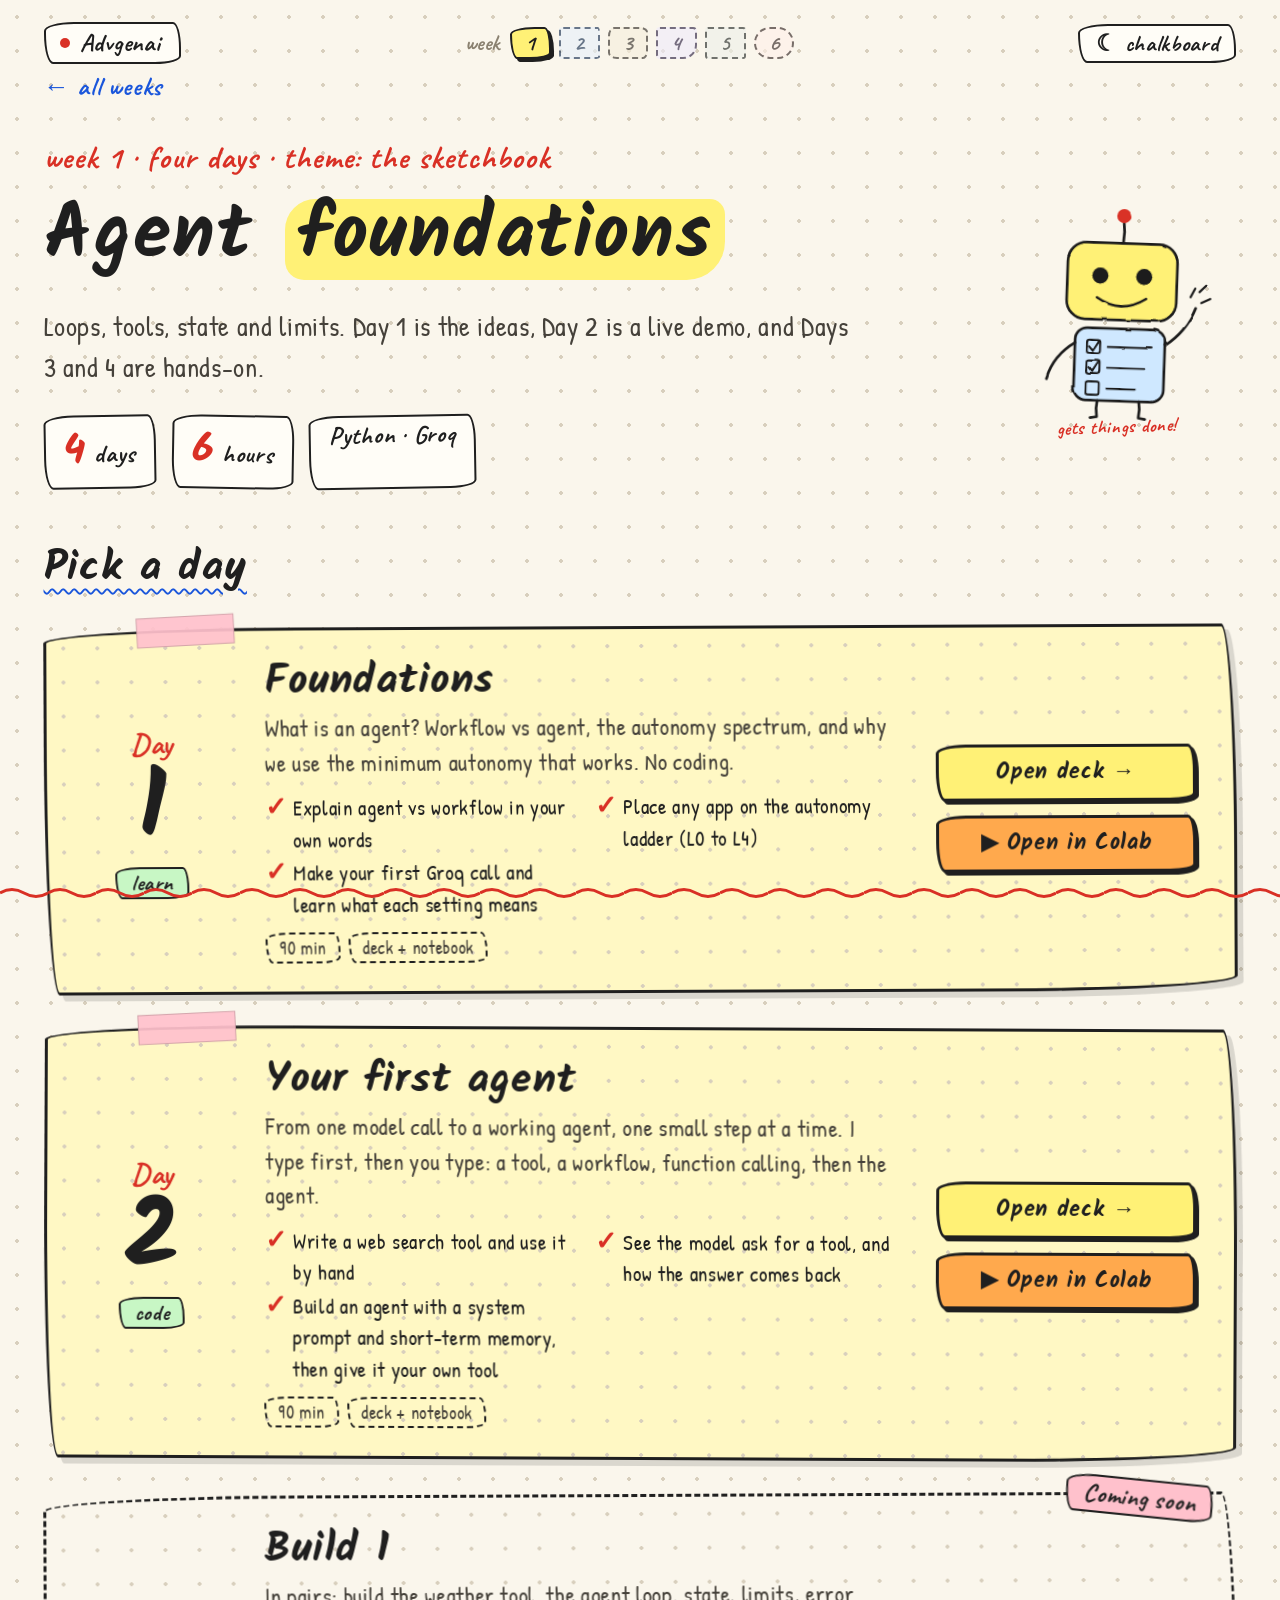
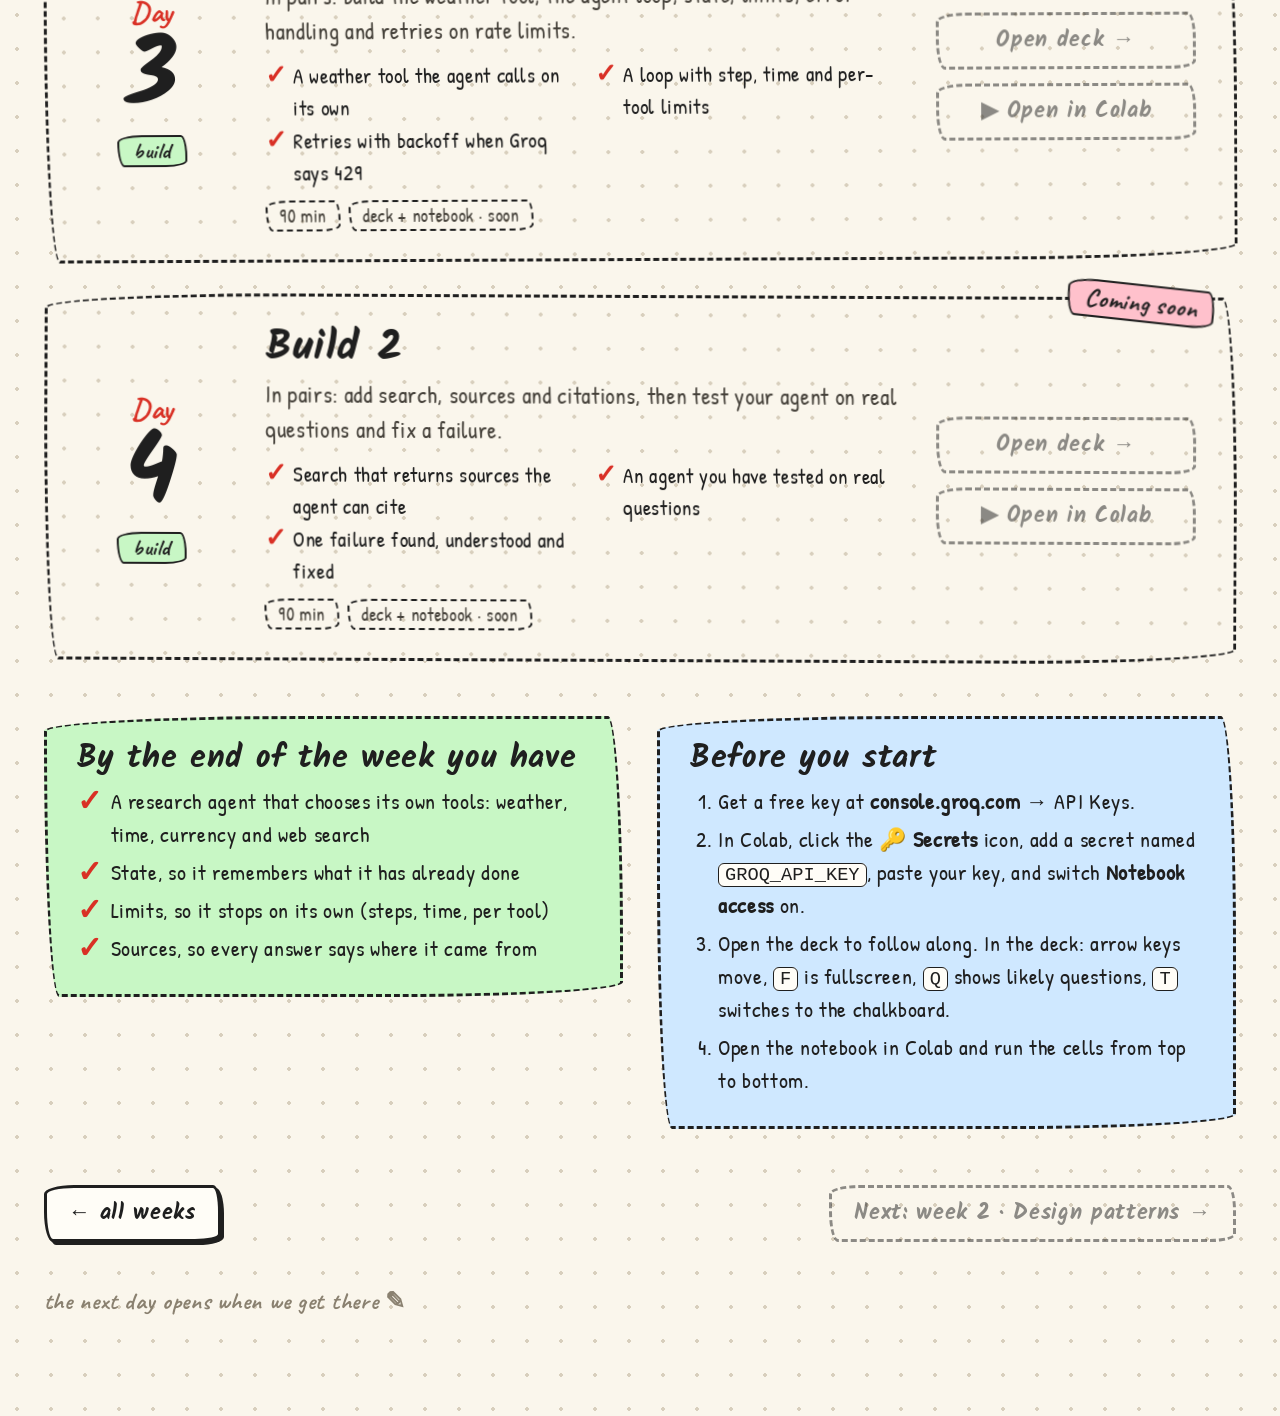
==== commit eea226b2: "Add Week 1 - Day 2 notebook for building a basic agent with LLM and tools - Introduced concepts of L" ====
--- a/week-1/index.html
+++ b/week-1/index.html
@@ -83,18 +83,17 @@
         <a class="btn colab" href="https://colab.research.google.com/github/AjaySharma78/Advgenai/blob/main/week-1/class-1.ipynb" data-colab="week-1/class-1.ipynb" target="_blank" rel="noopener">▶ Open in Colab</a>
       </div>
     </article>
-    <article class="day locked" aria-disabled="true">
-      <span class="soon">Coming soon</span>
-      <div class="num"><small>Day</small><b>2</b><span class="mode">watch</span></div>
+    <article class="day ready">
+      <div class="num"><small>Day</small><b>2</b><span class="mode">code</span></div>
       <div>
-        <h3>Live demo</h3>
-        <p class="blurb">Watch the whole agent get built, start to finish: a simple LLM, then a workflow, then an agent, then an agent with many tools.</p>
-        <ul class="leave"><li>See one question answered at each of the four steps</li><li>Watch every tool call and its result print live</li><li>Know exactly what you will build yourself on Day 3</li></ul>
-        <div class="meta"><span>90 min</span><span>deck + notebook · soon</span></div>
+        <h3>Your first agent</h3>
+        <p class="blurb">From one model call to a working agent, one small step at a time. I type first, then you type: a tool, a workflow, function calling, then the agent.</p>
+        <ul class="leave"><li>Write a web search tool and use it by hand</li><li>See the model ask for a tool, and how the answer comes back</li><li>Build an agent with a system prompt and short-term memory, then give it your own tool</li></ul>
+        <div class="meta"><span>90 min</span><span>deck + notebook</span></div>
       </div>
       <div class="actions">
-        <span class="btn deck off" aria-disabled="true">Open deck →</span>
-        <span class="btn colab off" aria-disabled="true">▶ Open in Colab</span>
+        <a class="btn deck" href="class-2.html">Open deck →</a>
+        <a class="btn colab" href="https://colab.research.google.com/github/AjaySharma78/Advgenai/blob/main/week-1/class-2.ipynb" data-colab="week-1/class-2.ipynb" target="_blank" rel="noopener">▶ Open in Colab</a>
       </div>
     </article>
     <article class="day locked" aria-disabled="true">
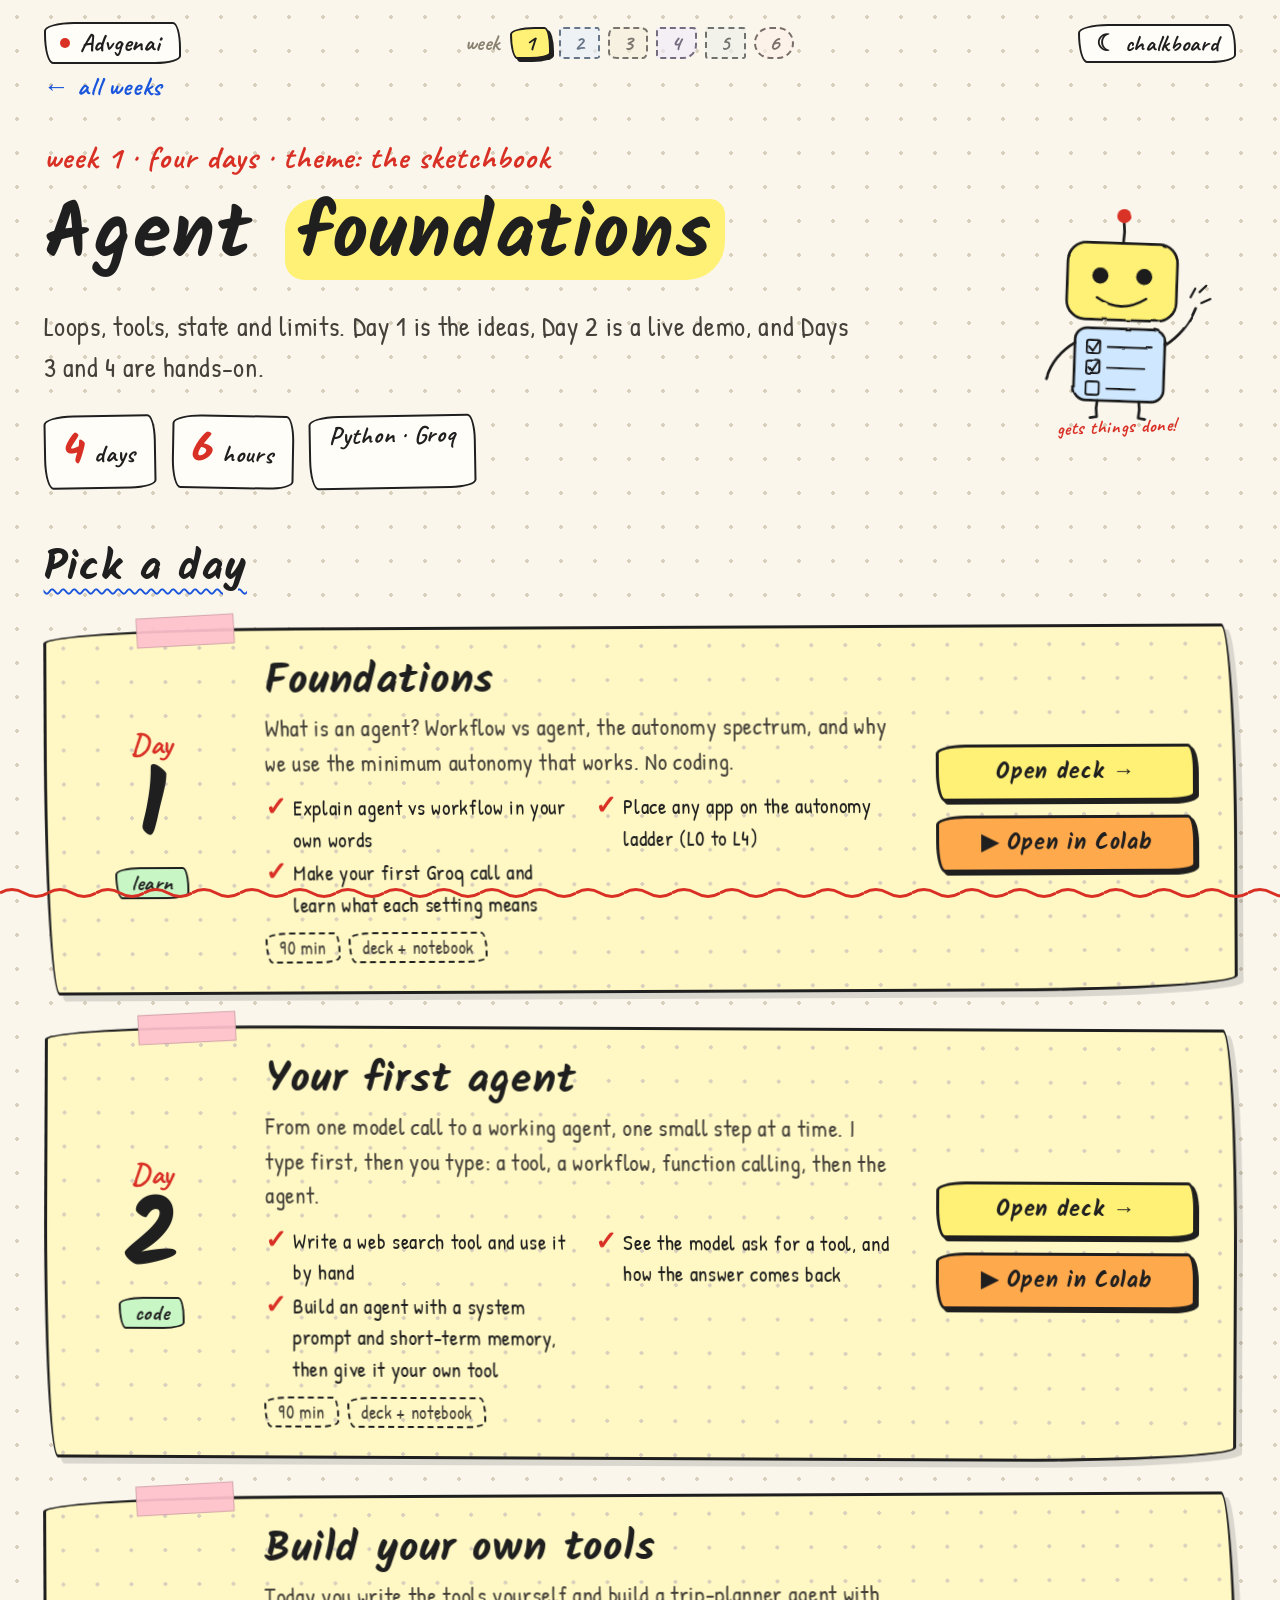
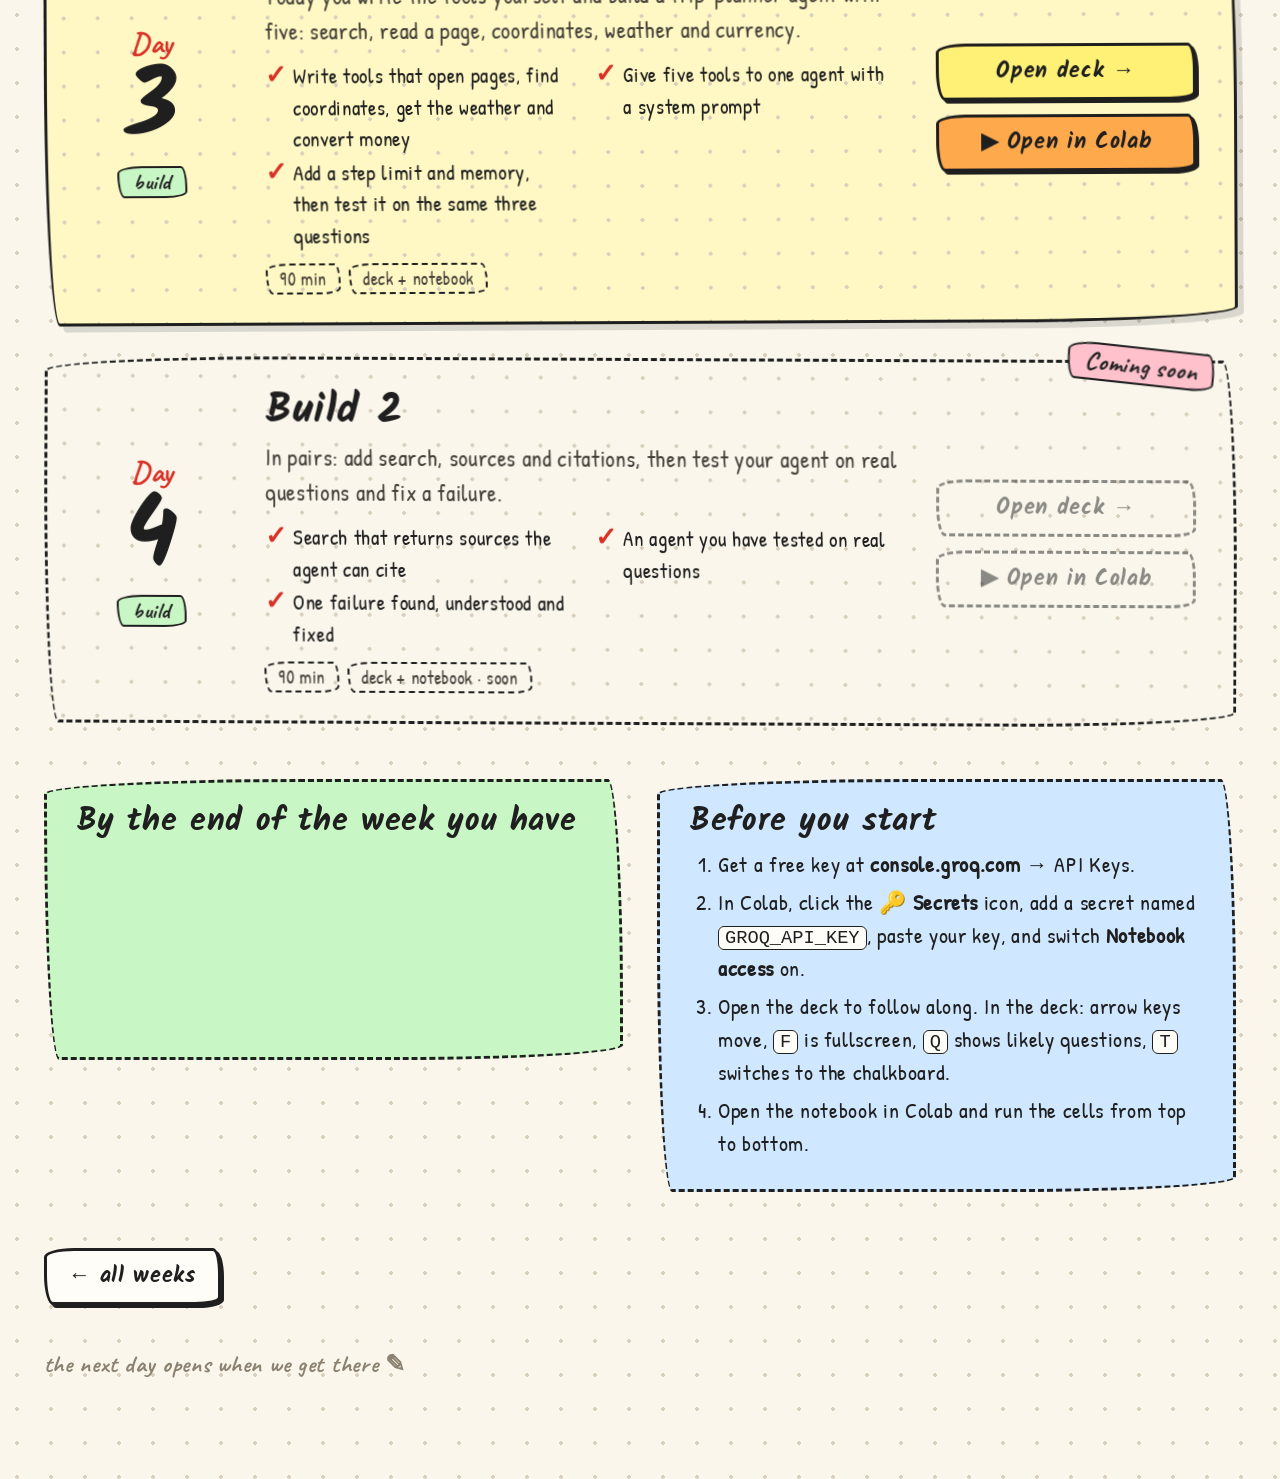
==== commit 42819299: "Add trip planner agent notebook with tools for weather, currency conversion, and web search - Implem" ====
--- a/week-1/index.html
+++ b/week-1/index.html
@@ -96,18 +96,17 @@
         <a class="btn colab" href="https://colab.research.google.com/github/AjaySharma78/Advgenai/blob/main/week-1/class-2.ipynb" data-colab="week-1/class-2.ipynb" target="_blank" rel="noopener">▶ Open in Colab</a>
       </div>
     </article>
-    <article class="day locked" aria-disabled="true">
-      <span class="soon">Coming soon</span>
+    <article class="day ready">
       <div class="num"><small>Day</small><b>3</b><span class="mode">build</span></div>
       <div>
-        <h3>Build 1</h3>
-        <p class="blurb">In pairs: build the weather tool, the agent loop, state, limits, error handling and retries on rate limits.</p>
-        <ul class="leave"><li>A weather tool the agent calls on its own</li><li>A loop with step, time and per-tool limits</li><li>Retries with backoff when Groq says 429</li></ul>
-        <div class="meta"><span>90 min</span><span>deck + notebook · soon</span></div>
+        <h3>Build your own tools</h3>
+        <p class="blurb">Today you write the tools yourself and build a trip-planner agent with five: search, read a page, coordinates, weather and currency.</p>
+        <ul class="leave"><li>Write tools that open pages, find coordinates, get the weather and convert money</li><li>Give five tools to one agent with a system prompt</li><li>Add a step limit and memory, then test it on the same three questions</li></ul>
+        <div class="meta"><span>90 min</span><span>deck + notebook</span></div>
       </div>
       <div class="actions">
-        <span class="btn deck off" aria-disabled="true">Open deck →</span>
-        <span class="btn colab off" aria-disabled="true">▶ Open in Colab</span>
+        <a class="btn deck" href="class-3.html">Open deck →</a>
+        <a class="btn colab" href="https://colab.research.google.com/github/AjaySharma78/Advgenai/blob/main/week-1/class-3.ipynb" data-colab="week-1/class-3.ipynb" target="_blank" rel="noopener">▶ Open in Colab</a>
       </div>
     </article>
     <article class="day locked" aria-disabled="true">
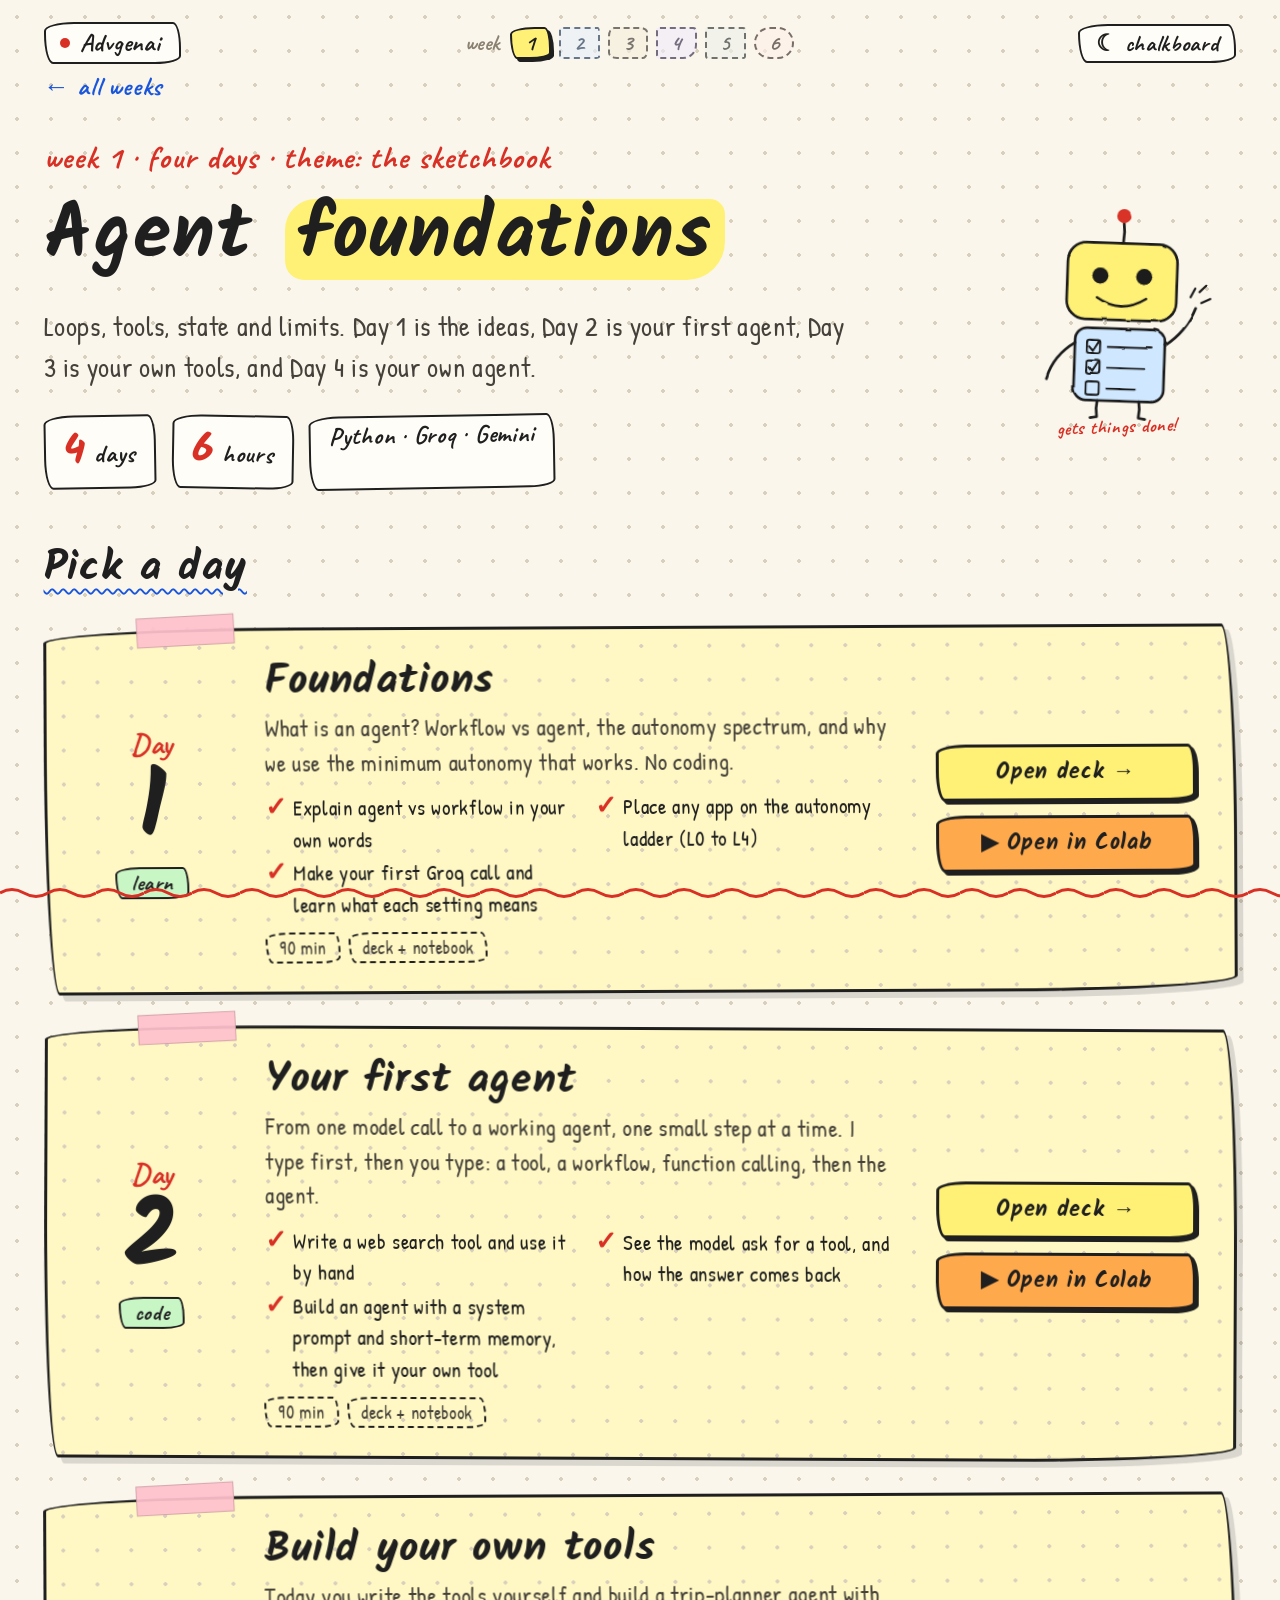
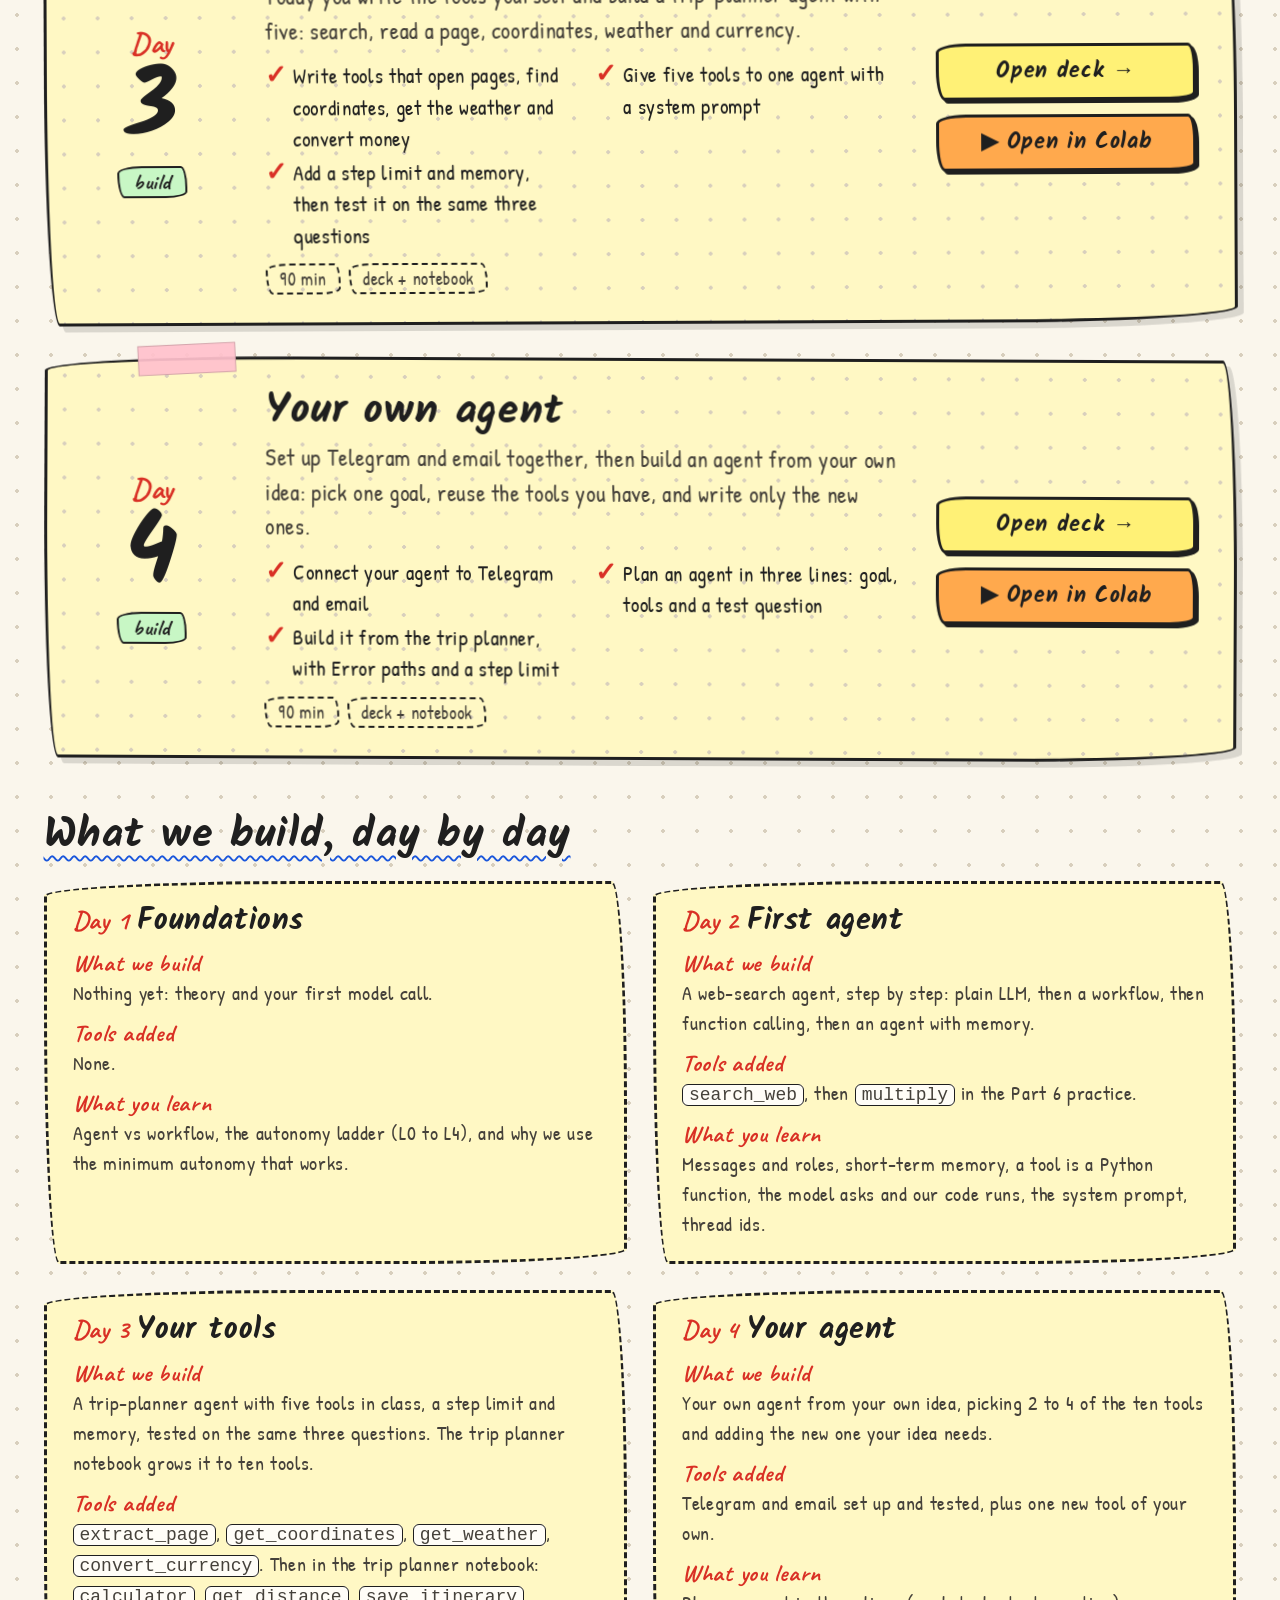
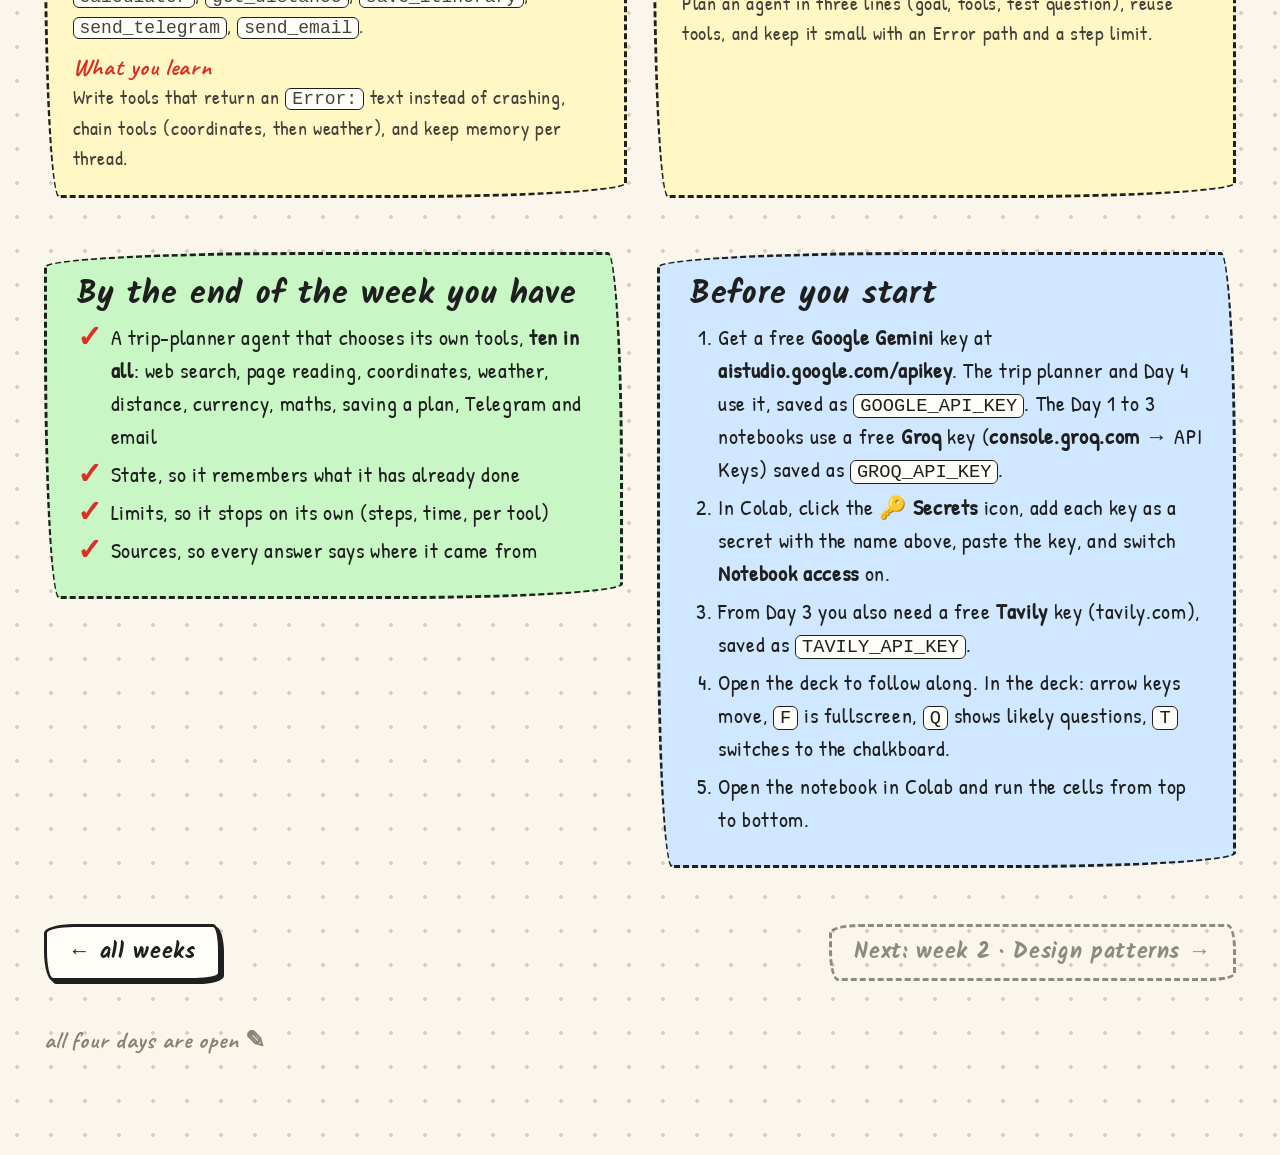
==== commit de3bb7c1: "Add styling for recap section and update content for Week 1 materials" ====
--- a/week-1/index.html
+++ b/week-1/index.html
@@ -4,7 +4,7 @@
 <meta charset="UTF-8">
 <meta name="viewport" content="width=device-width, initial-scale=1">
 <title>Week 1 · Agent foundations · Advgenai</title>
-<meta name="description" content="Week 1: agent foundations. Four days: theory, a live demo, and two hands-on days.">
+<meta name="description" content="Week 1: agent foundations. Four days: theory, your first agent, your own tools, and your own agent.">
 <link rel="preconnect" href="https://fonts.googleapis.com">
 <link rel="preconnect" href="https://fonts.gstatic.com" crossorigin>
 <link href="https://fonts.googleapis.com/css2?family=Kalam:wght@400;700&family=Patrick+Hand&family=Caveat:wght@500;700&display=swap" rel="stylesheet">
@@ -32,11 +32,11 @@
     <div>
       <p class="note">week 1 · four days · theme: the sketchbook</p>
       <h1>Agent <mark>foundations</mark></h1>
-      <p class="lede">Loops, tools, state and limits. Day 1 is the ideas, Day 2 is a live demo, and Days 3 and 4 are hands-on.</p>
+      <p class="lede">Loops, tools, state and limits. Day 1 is the ideas, Day 2 is your first agent, Day 3 is your own tools, and Day 4 is your own agent.</p>
       <div class="stats">
         <span class="stat"><b>4</b> days</span>
         <span class="stat"><b>6</b> hours</span>
-        <span class="stat">Python · Groq</span>
+        <span class="stat">Python · Groq · Gemini</span>
       </div>
     </div>
     <svg class="doodle" viewBox="0 0 420 440" aria-hidden="true">
@@ -109,27 +109,62 @@
         <a class="btn colab" href="https://colab.research.google.com/github/AjaySharma78/Advgenai/blob/main/week-1/class-3.ipynb" data-colab="week-1/class-3.ipynb" target="_blank" rel="noopener">▶ Open in Colab</a>
       </div>
     </article>
-    <article class="day locked" aria-disabled="true">
-      <span class="soon">Coming soon</span>
+    <article class="day ready">
       <div class="num"><small>Day</small><b>4</b><span class="mode">build</span></div>
       <div>
-        <h3>Build 2</h3>
-        <p class="blurb">In pairs: add search, sources and citations, then test your agent on real questions and fix a failure.</p>
-        <ul class="leave"><li>Search that returns sources the agent can cite</li><li>An agent you have tested on real questions</li><li>One failure found, understood and fixed</li></ul>
-        <div class="meta"><span>90 min</span><span>deck + notebook · soon</span></div>
+        <h3>Your own agent</h3>
+        <p class="blurb">Set up Telegram and email together, then build an agent from your own idea: pick one goal, reuse the tools you have, and write only the new ones.</p>
+        <ul class="leave"><li>Connect your agent to Telegram and email</li><li>Plan an agent in three lines: goal, tools and a test question</li><li>Build it from the trip planner, with Error paths and a step limit</li></ul>
+        <div class="meta"><span>90 min</span><span>deck + notebook</span></div>
       </div>
       <div class="actions">
-        <span class="btn deck off" aria-disabled="true">Open deck →</span>
-        <span class="btn colab off" aria-disabled="true">▶ Open in Colab</span>
+        <a class="btn deck" href="class-4.html">Open deck →</a>
+        <a class="btn colab" href="https://colab.research.google.com/github/AjaySharma78/Advgenai/blob/main/week-1/trip_planner_agent_modern.ipynb" data-colab="week-1/trip_planner_agent_modern.ipynb" target="_blank" rel="noopener">▶ Open in Colab</a>
       </div>
     </article>
+  </div>
+
+  <h2 class="section"><span>What we build, day by day</span></h2>
+  <div class="recap">
+    <section class="rc">
+      <h3><small>Day 1</small>Foundations</h3>
+      <dl>
+        <dt>What we build</dt><dd>Nothing yet: theory and your first model call.</dd>
+        <dt>Tools added</dt><dd>None.</dd>
+        <dt>What you learn</dt><dd>Agent vs workflow, the autonomy ladder (L0 to L4), and why we use the minimum autonomy that works.</dd>
+      </dl>
+    </section>
+    <section class="rc">
+      <h3><small>Day 2</small>First agent</h3>
+      <dl>
+        <dt>What we build</dt><dd>A web-search agent, step by step: plain LLM, then a workflow, then function calling, then an agent with memory.</dd>
+        <dt>Tools added</dt><dd><code>search_web</code>, then <code>multiply</code> in the Part 6 practice.</dd>
+        <dt>What you learn</dt><dd>Messages and roles, short-term memory, a tool is a Python function, the model asks and our code runs, the system prompt, thread ids.</dd>
+      </dl>
+    </section>
+    <section class="rc">
+      <h3><small>Day 3</small>Your tools</h3>
+      <dl>
+        <dt>What we build</dt><dd>A trip-planner agent with five tools in class, a step limit and memory, tested on the same three questions. The trip planner notebook grows it to ten tools.</dd>
+        <dt>Tools added</dt><dd><code>extract_page</code>, <code>get_coordinates</code>, <code>get_weather</code>, <code>convert_currency</code>. Then in the trip planner notebook: <code>calculator</code>, <code>get_distance</code>, <code>save_itinerary</code>, <code>send_telegram</code>, <code>send_email</code>.</dd>
+        <dt>What you learn</dt><dd>Write tools that return an <code>Error:</code> text instead of crashing, chain tools (coordinates, then weather), and keep memory per thread.</dd>
+      </dl>
+    </section>
+    <section class="rc">
+      <h3><small>Day 4</small>Your agent</h3>
+      <dl>
+        <dt>What we build</dt><dd>Your own agent from your own idea, picking 2 to 4 of the ten tools and adding the new one your idea needs.</dd>
+        <dt>Tools added</dt><dd>Telegram and email set up and tested, plus one new tool of your own.</dd>
+        <dt>What you learn</dt><dd>Plan an agent in three lines (goal, tools, test question), reuse tools, and keep it small with an Error path and a step limit.</dd>
+      </dl>
+    </section>
   </div>
 
   <div class="cols">
     <section class="box green">
       <h3>By the end of the week you have</h3>
       <ul class="tick">
-        <li>A research agent that chooses its own tools: weather, time, currency and web search</li>
+        <li>A trip-planner agent that chooses its own tools, <b>ten in all</b>: web search, page reading, coordinates, weather, distance, currency, maths, saving a plan, Telegram and email</li>
         <li>State, so it remembers what it has already done</li>
         <li>Limits, so it stops on its own (steps, time, per tool)</li>
         <li>Sources, so every answer says where it came from</li>
@@ -138,8 +173,9 @@
     <section class="box blue">
       <h3>Before you start</h3>
       <ol>
-        <li>Get a free key at <b>console.groq.com</b> → API Keys.</li>
-        <li>In Colab, click the 🔑 <b>Secrets</b> icon, add a secret named <code>GROQ_API_KEY</code>, paste your key, and switch <b>Notebook access</b> on.</li>
+        <li>Get a free <b>Google Gemini</b> key at <b>aistudio.google.com/apikey</b>. The trip planner and Day 4 use it, saved as <code>GOOGLE_API_KEY</code>. The Day 1 to 3 notebooks use a free <b>Groq</b> key (<b>console.groq.com</b> → API Keys) saved as <code>GROQ_API_KEY</code>.</li>
+        <li>In Colab, click the 🔑 <b>Secrets</b> icon, add each key as a secret with the name above, paste the key, and switch <b>Notebook access</b> on.</li>
+        <li>From Day 3 you also need a free <b>Tavily</b> key (tavily.com), saved as <code>TAVILY_API_KEY</code>.</li>
         <li>Open the deck to follow along. In the deck: arrow keys move, <code>F</code> is fullscreen, <code>Q</code> shows likely questions, <code>T</code> switches to the chalkboard.</li>
         <li>Open the notebook in Colab and run the cells from top to bottom.</li>
       </ol>
@@ -150,7 +186,7 @@
     <a class="btn plain" href="../index.html">← all weeks</a>
     <span class="btn plain off" aria-disabled="true">Next: week 2 · Design patterns →</span>
   </nav>
-  <p class="foot">the next day opens when we get there ✎</p>
+  <p class="foot">all four days are open ✎</p>
 </div>
 <script src="../assets/js/site.js"></script>
 </body>
--- a/assets/css/site.css
+++ b/assets/css/site.css
@@ -289,6 +289,16 @@
 @media (max-width: 1239px) {
   .grid { grid-template-columns: repeat(2, minmax(0, 1fr)); }
 }
+/* ---- week page: what we built, day by day ---- */
+.recap { display: grid; grid-template-columns: repeat(2, minmax(0, 1fr)); gap: 26px; }
+@media (max-width: 820px) { .recap { grid-template-columns: 1fr; } }
+.recap .rc { border: 3px dashed var(--text); border-radius: var(--wobble); padding: 20px 26px 22px; background: var(--hl-yellow-soft); }
+.recap .rc h3 { font-size: 30px; margin-bottom: 6px; }
+.recap .rc h3 small { font: 700 26px var(--font-note); color: var(--pen-red); letter-spacing: var(--ls); margin-right: 8px; }
+.recap dt { font: 700 24px var(--font-note); color: var(--pen-red); margin-top: 10px; letter-spacing: var(--ls); }
+.recap dd { font-size: 20px; color: var(--muted); margin: 0; }
+.recap code { font-size: 0.9em; }
+
 @media (max-width: 1180px) {
   .day { grid-template-columns: 120px minmax(0, 1fr); }
   .day .actions { grid-column: 1 / -1; flex-direction: row; }
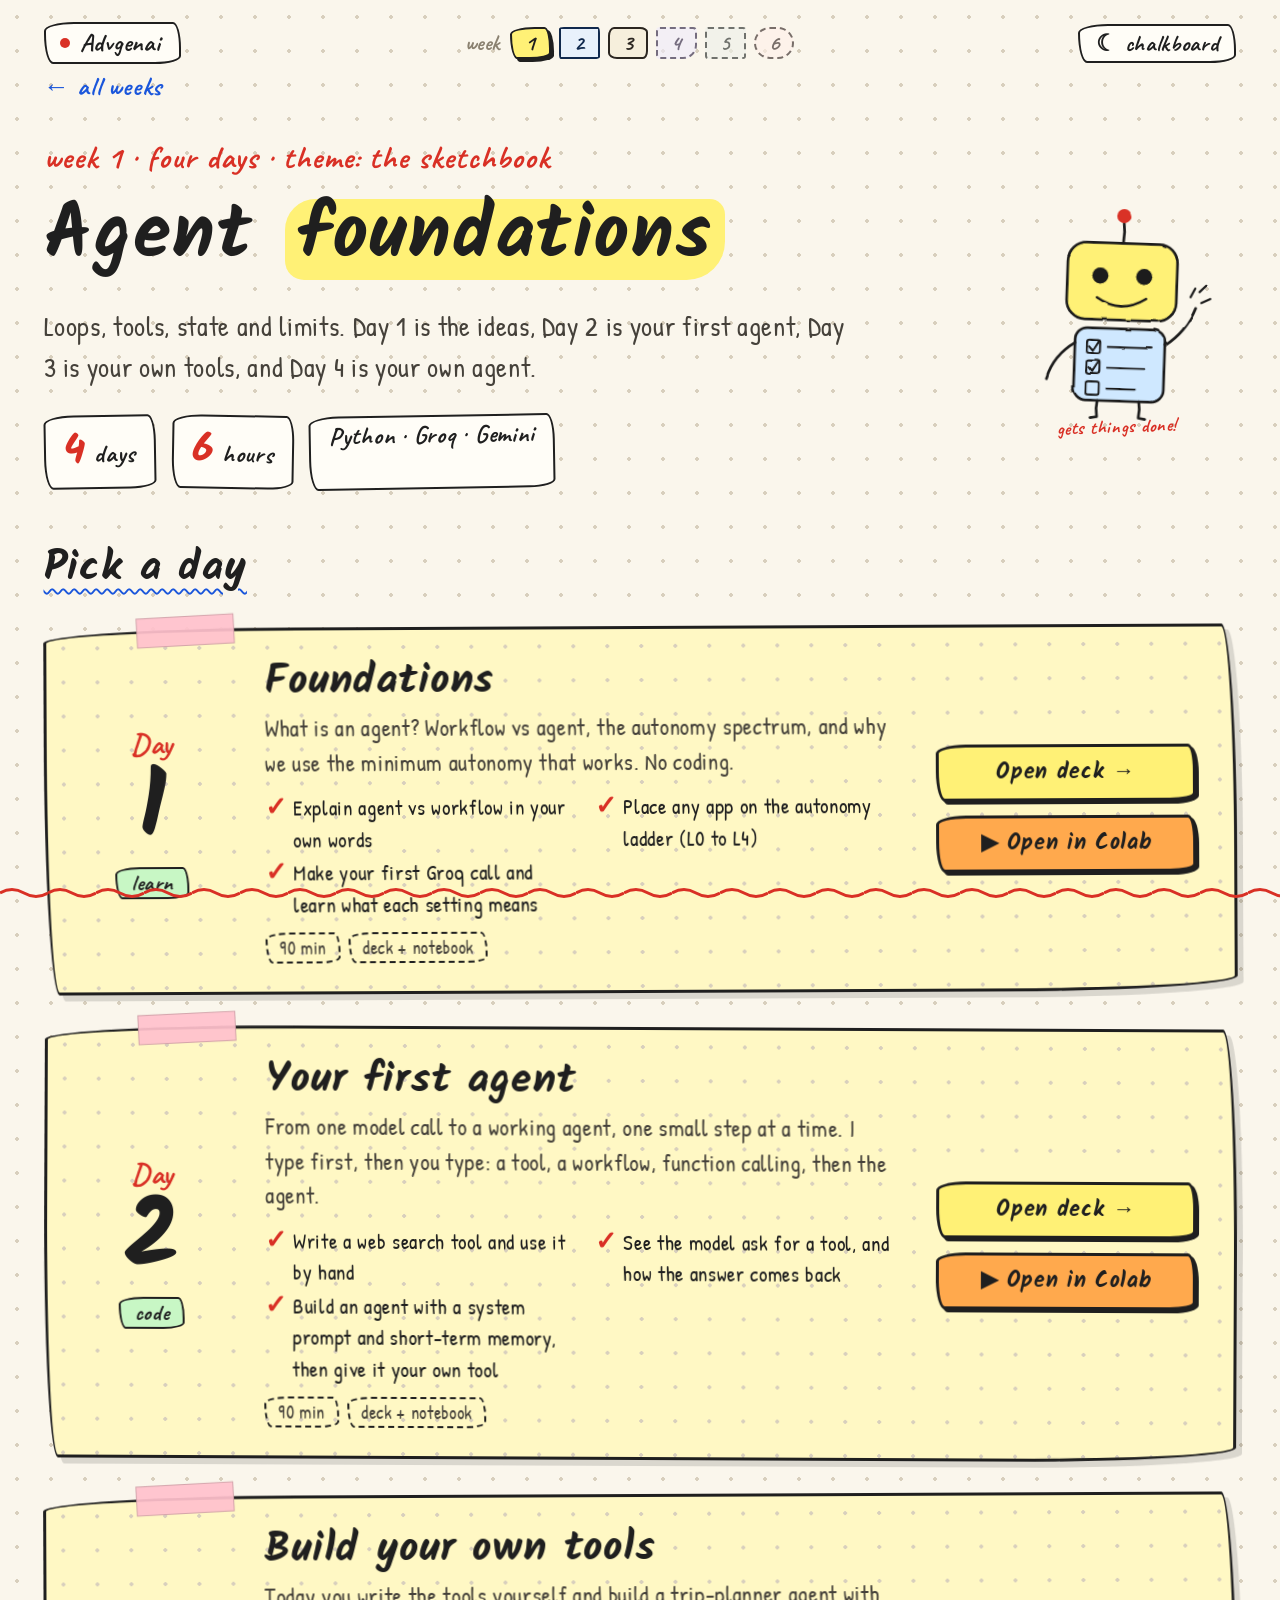
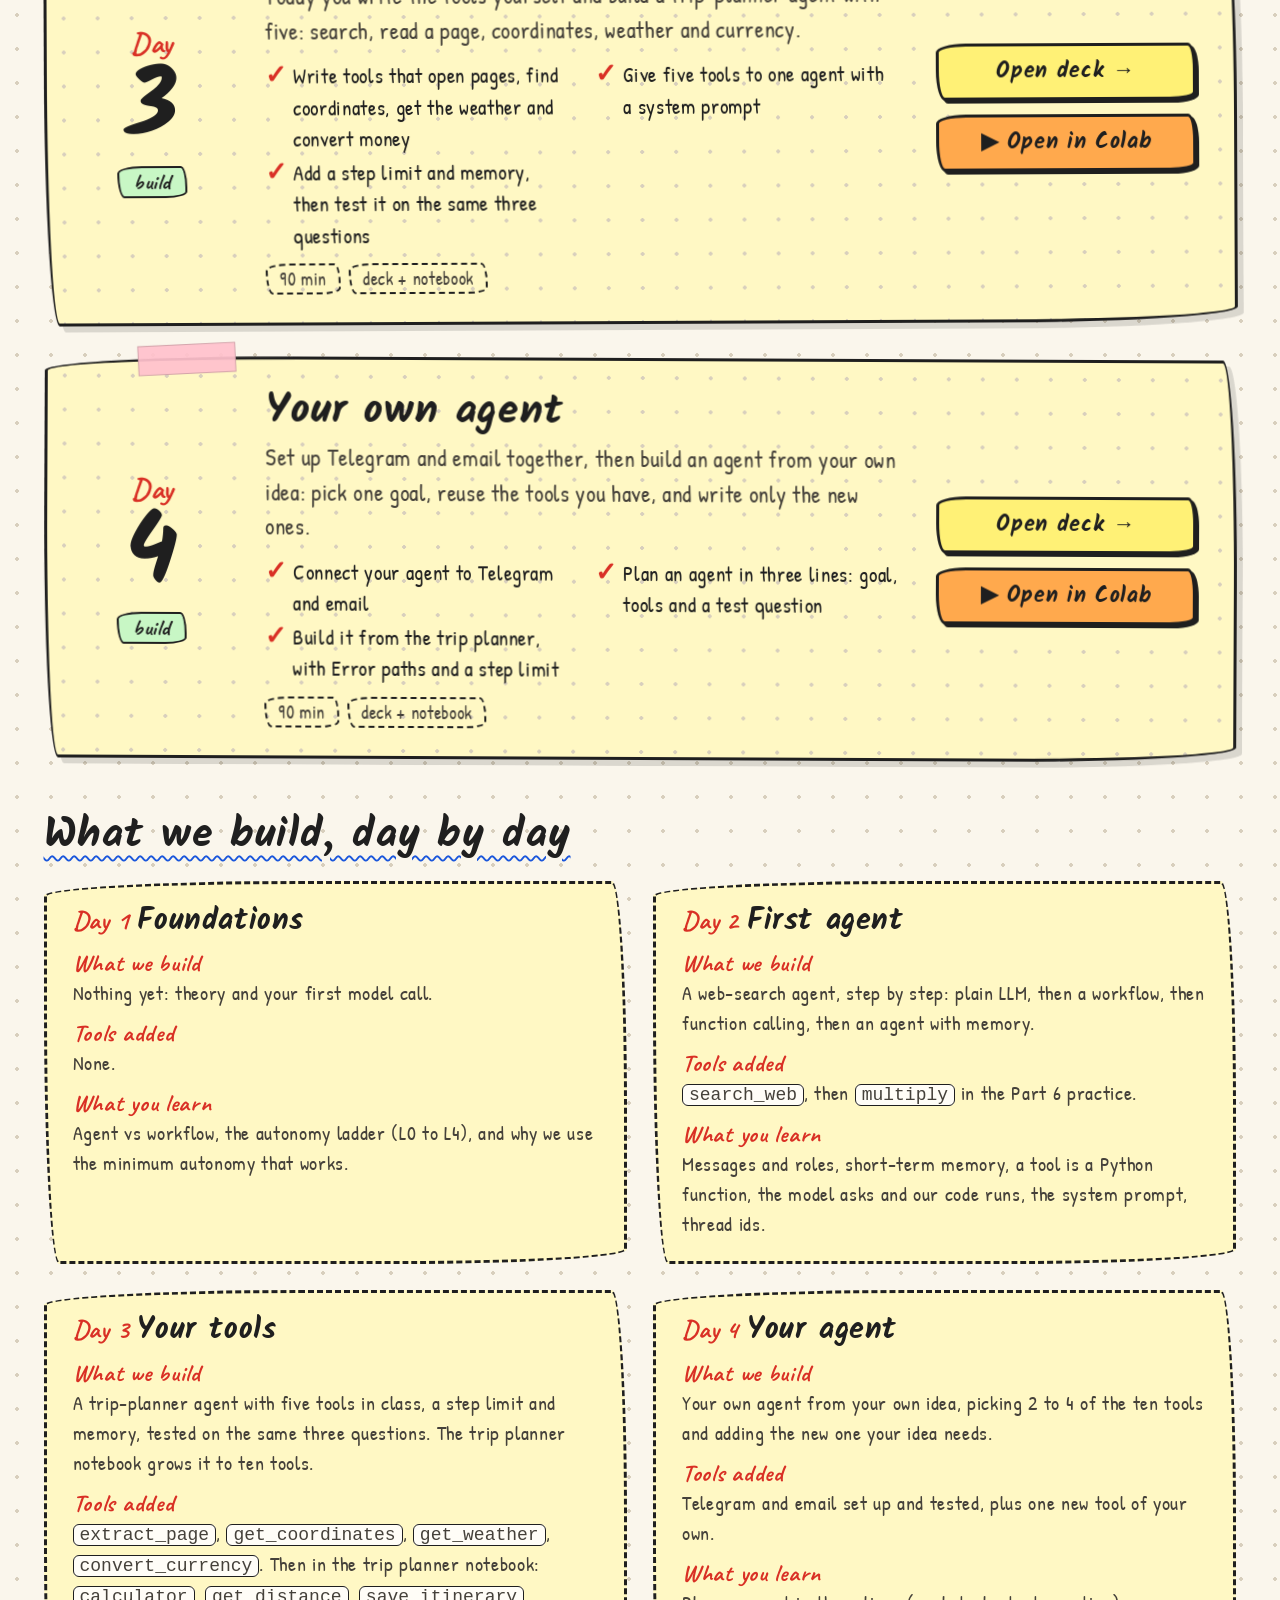
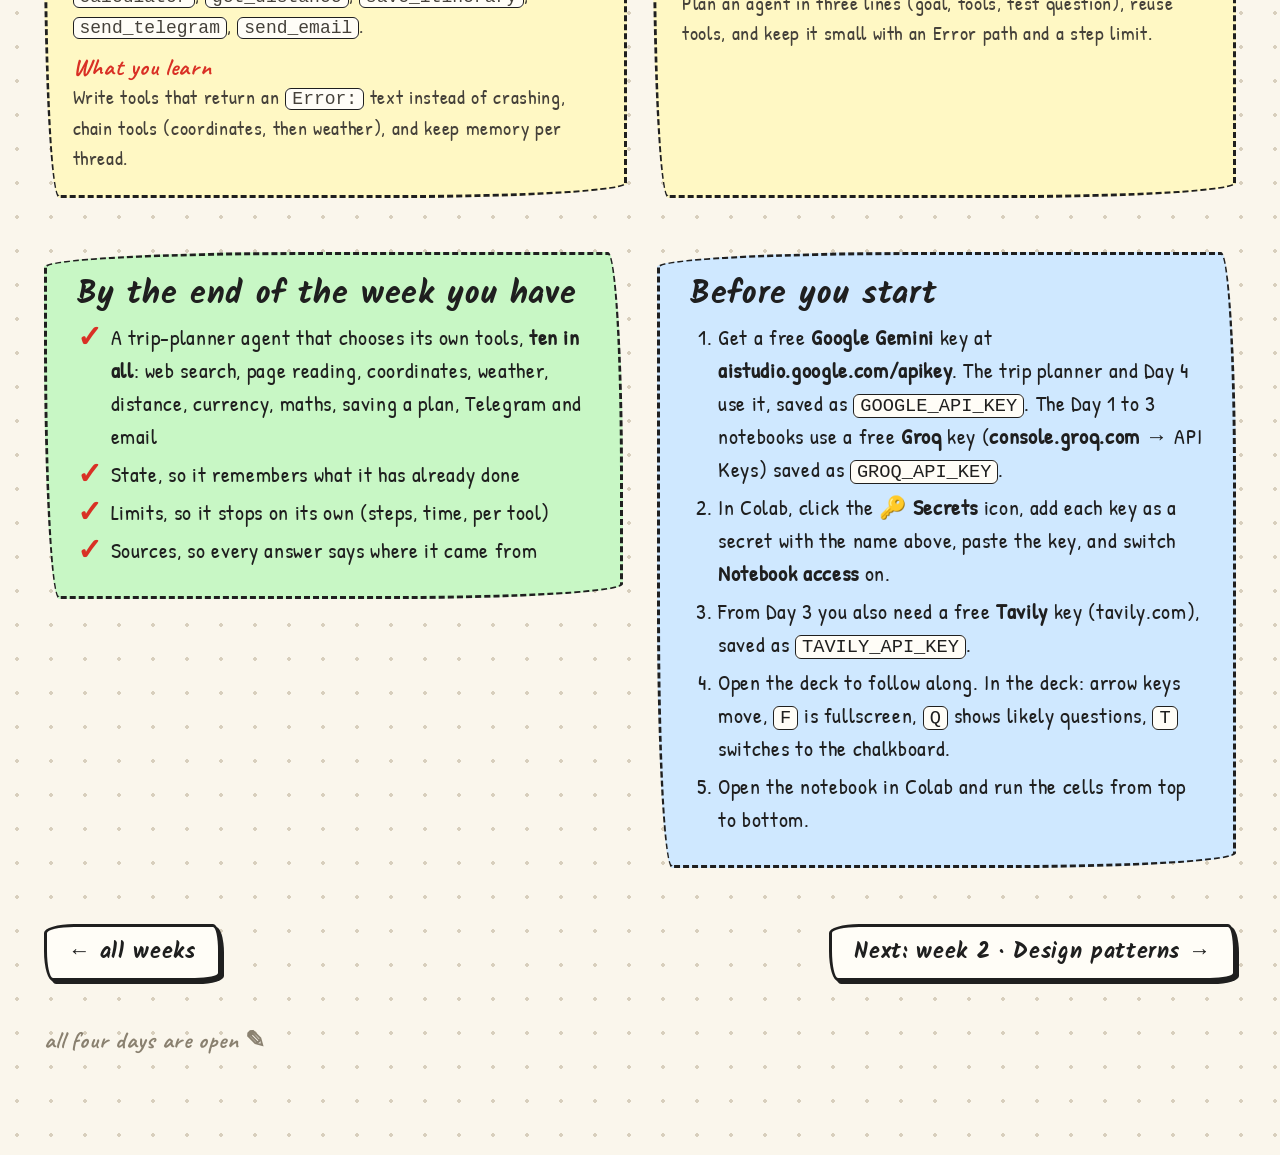
==== commit c50b18f4: "Add Week 2 content: Design patterns overview, daily tasks, and project details" ====
--- a/week-1/index.html
+++ b/week-1/index.html
@@ -23,7 +23,7 @@
 <div class="wrap">
   <header class="top">
     <a class="brand" href="../index.html"><span class="dot"></span>Advgenai</a>
-    <nav class="weeks-nav" aria-label="Weeks"><span class="label">week</span><a class="wpill cur" data-week="1" href="../week-1/index.html" title="Week 1 · Agent foundations">1</a><span class="wpill off" data-week="2" aria-disabled="true" title="Week 2 · Design patterns (coming soon)">2</span><span class="wpill off" data-week="3" aria-disabled="true" title="Week 3 · Context &amp; memory (coming soon)">3</span><span class="wpill off" data-week="4" aria-disabled="true" title="Week 4 · Multi-agent (coming soon)">4</span><span class="wpill off" data-week="5" aria-disabled="true" title="Week 5 · Production agents (coming soon)">5</span><span class="wpill off" data-week="6" aria-disabled="true" title="Week 6 · Voice agents (coming soon)">6</span></nav>
+    <nav class="weeks-nav" aria-label="Weeks"><span class="label">week</span><a class="wpill cur" data-week="1" href="../week-1/index.html" title="Week 1 · Agent foundations">1</a><a class="wpill" data-week="2" href="../week-2/index.html" title="Week 2 · Design patterns">2</a><a class="wpill" data-week="3" href="../week-3/index.html" title="Week 3 · Context &amp; memory">3</a><span class="wpill off" data-week="4" aria-disabled="true" title="Week 4 · Multi-agent (coming soon)">4</span><span class="wpill off" data-week="5" aria-disabled="true" title="Week 5 · Production agents (coming soon)">5</span><span class="wpill off" data-week="6" aria-disabled="true" title="Week 6 · Voice agents (coming soon)">6</span></nav>
     <button class="theme" id="theme" type="button" aria-label="Switch between paper and chalkboard">☾ chalkboard</button>
   </header>
 
@@ -184,7 +184,7 @@
 
   <nav class="wnav" aria-label="Week navigation">
     <a class="btn plain" href="../index.html">← all weeks</a>
-    <span class="btn plain off" aria-disabled="true">Next: week 2 · Design patterns →</span>
+    <a class="btn plain" href="../week-2/index.html">Next: week 2 · Design patterns →</a>
   </nav>
   <p class="foot">all four days are open ✎</p>
 </div>
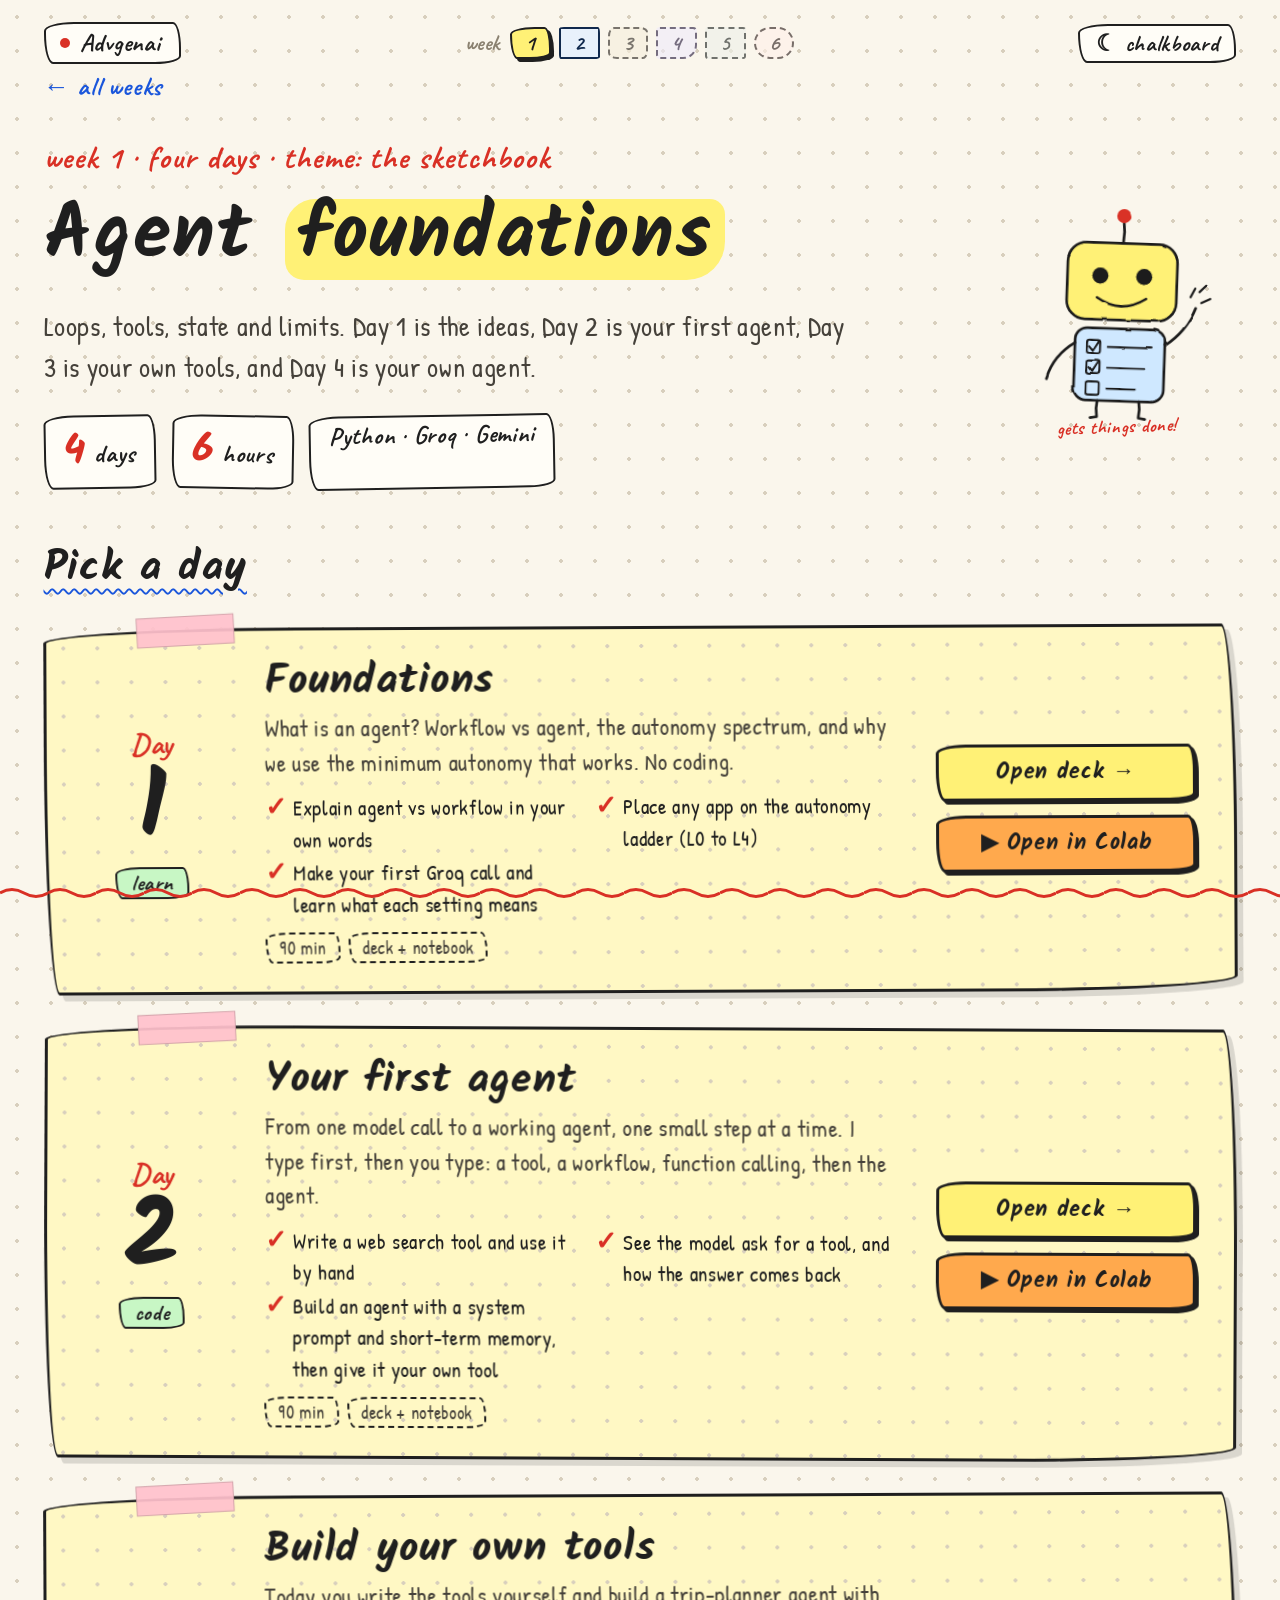
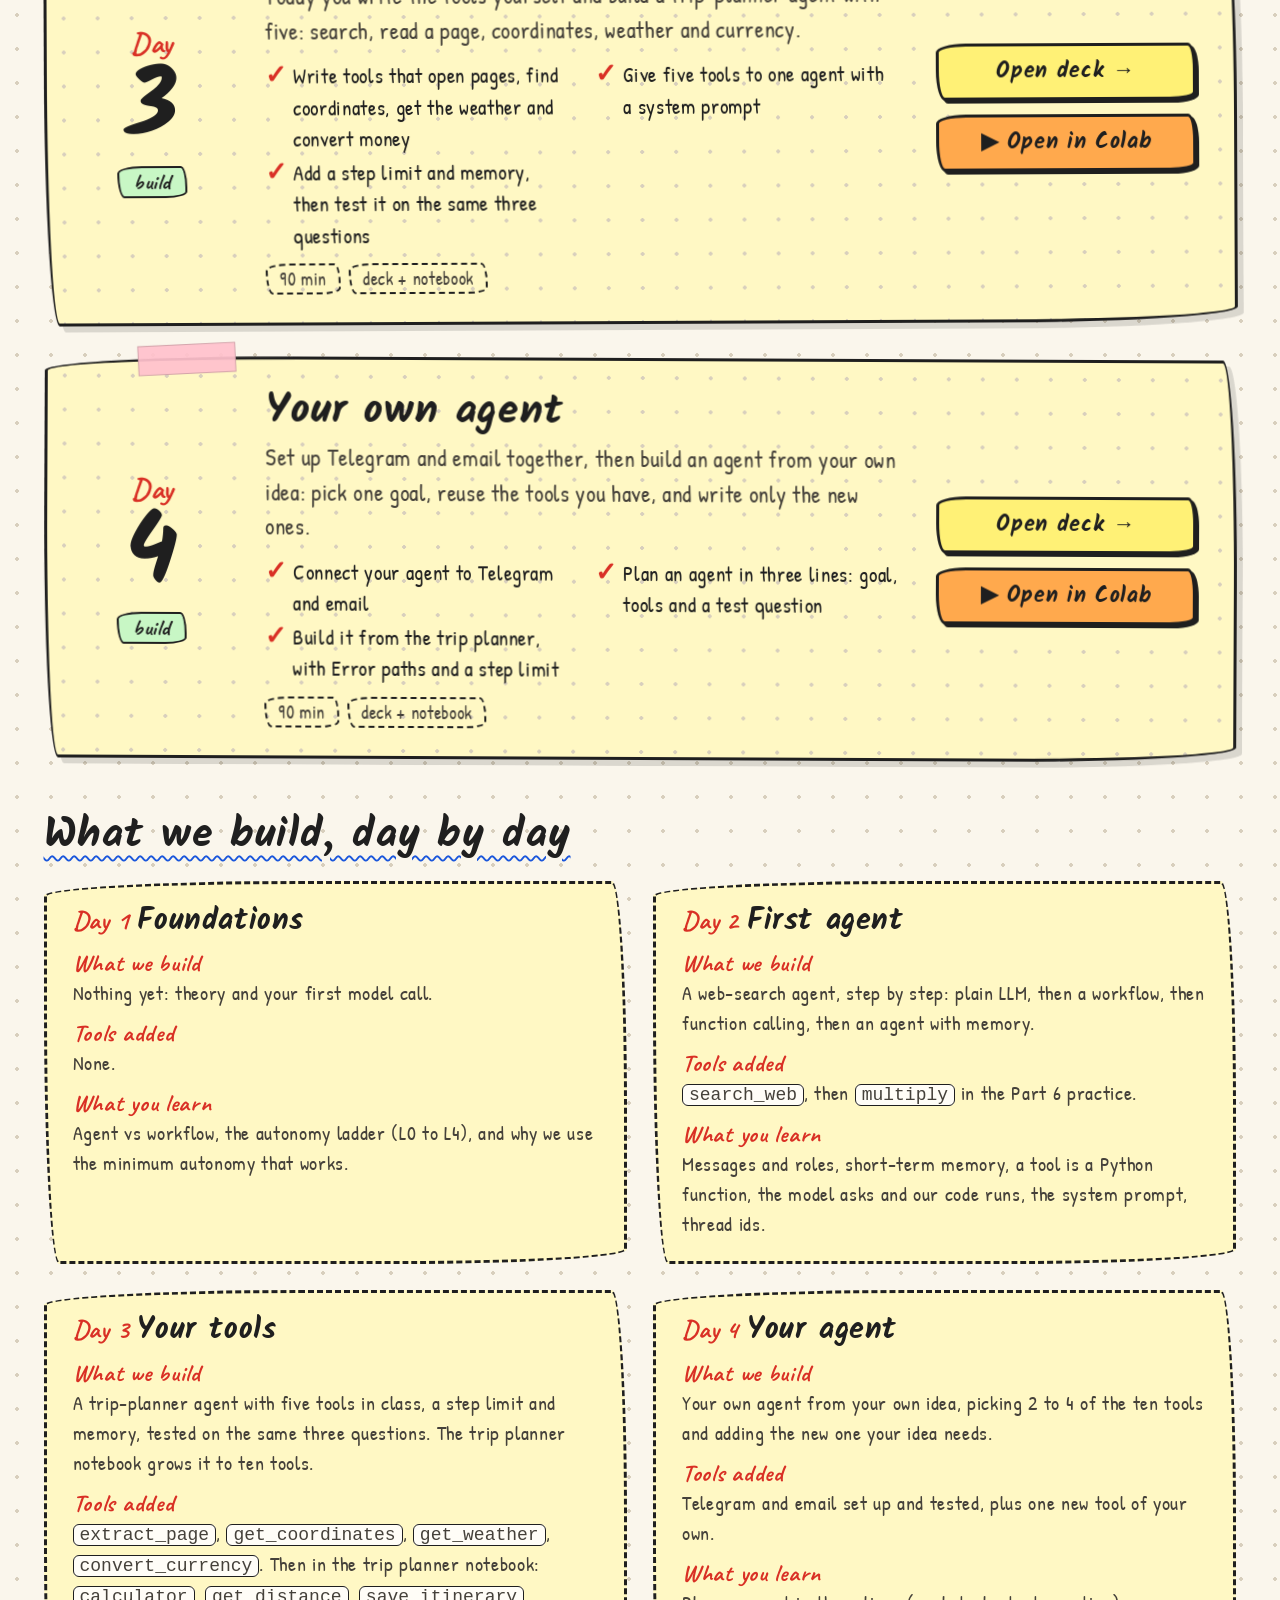
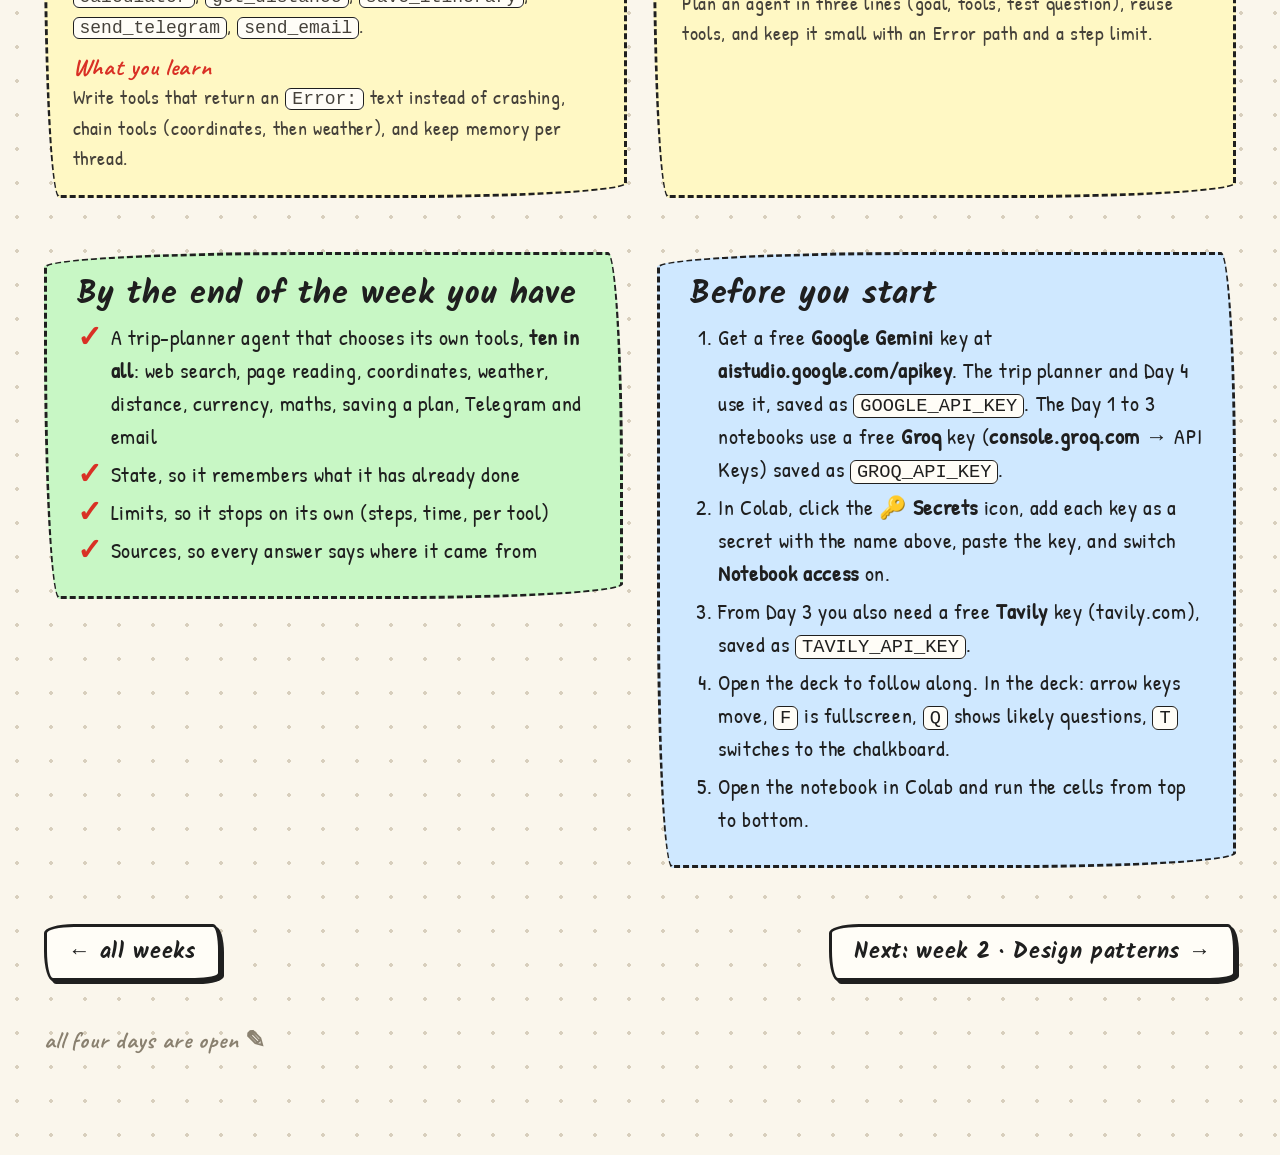
==== commit e5534d17: "Show Week 3 as coming soon until it is ready" ====
--- a/week-1/index.html
+++ b/week-1/index.html
@@ -23,7 +23,7 @@
 <div class="wrap">
   <header class="top">
     <a class="brand" href="../index.html"><span class="dot"></span>Advgenai</a>
-    <nav class="weeks-nav" aria-label="Weeks"><span class="label">week</span><a class="wpill cur" data-week="1" href="../week-1/index.html" title="Week 1 · Agent foundations">1</a><a class="wpill" data-week="2" href="../week-2/index.html" title="Week 2 · Design patterns">2</a><a class="wpill" data-week="3" href="../week-3/index.html" title="Week 3 · Context &amp; memory">3</a><span class="wpill off" data-week="4" aria-disabled="true" title="Week 4 · Multi-agent (coming soon)">4</span><span class="wpill off" data-week="5" aria-disabled="true" title="Week 5 · Production agents (coming soon)">5</span><span class="wpill off" data-week="6" aria-disabled="true" title="Week 6 · Voice agents (coming soon)">6</span></nav>
+    <nav class="weeks-nav" aria-label="Weeks"><span class="label">week</span><a class="wpill cur" data-week="1" href="../week-1/index.html" title="Week 1 · Agent foundations">1</a><a class="wpill" data-week="2" href="../week-2/index.html" title="Week 2 · Design patterns">2</a><span class="wpill off" data-week="3" aria-disabled="true" title="Week 3 · Context &amp; memory (coming soon)">3</span><span class="wpill off" data-week="4" aria-disabled="true" title="Week 4 · Multi-agent (coming soon)">4</span><span class="wpill off" data-week="5" aria-disabled="true" title="Week 5 · Production agents (coming soon)">5</span><span class="wpill off" data-week="6" aria-disabled="true" title="Week 6 · Voice agents (coming soon)">6</span></nav>
     <button class="theme" id="theme" type="button" aria-label="Switch between paper and chalkboard">☾ chalkboard</button>
   </header>
 
